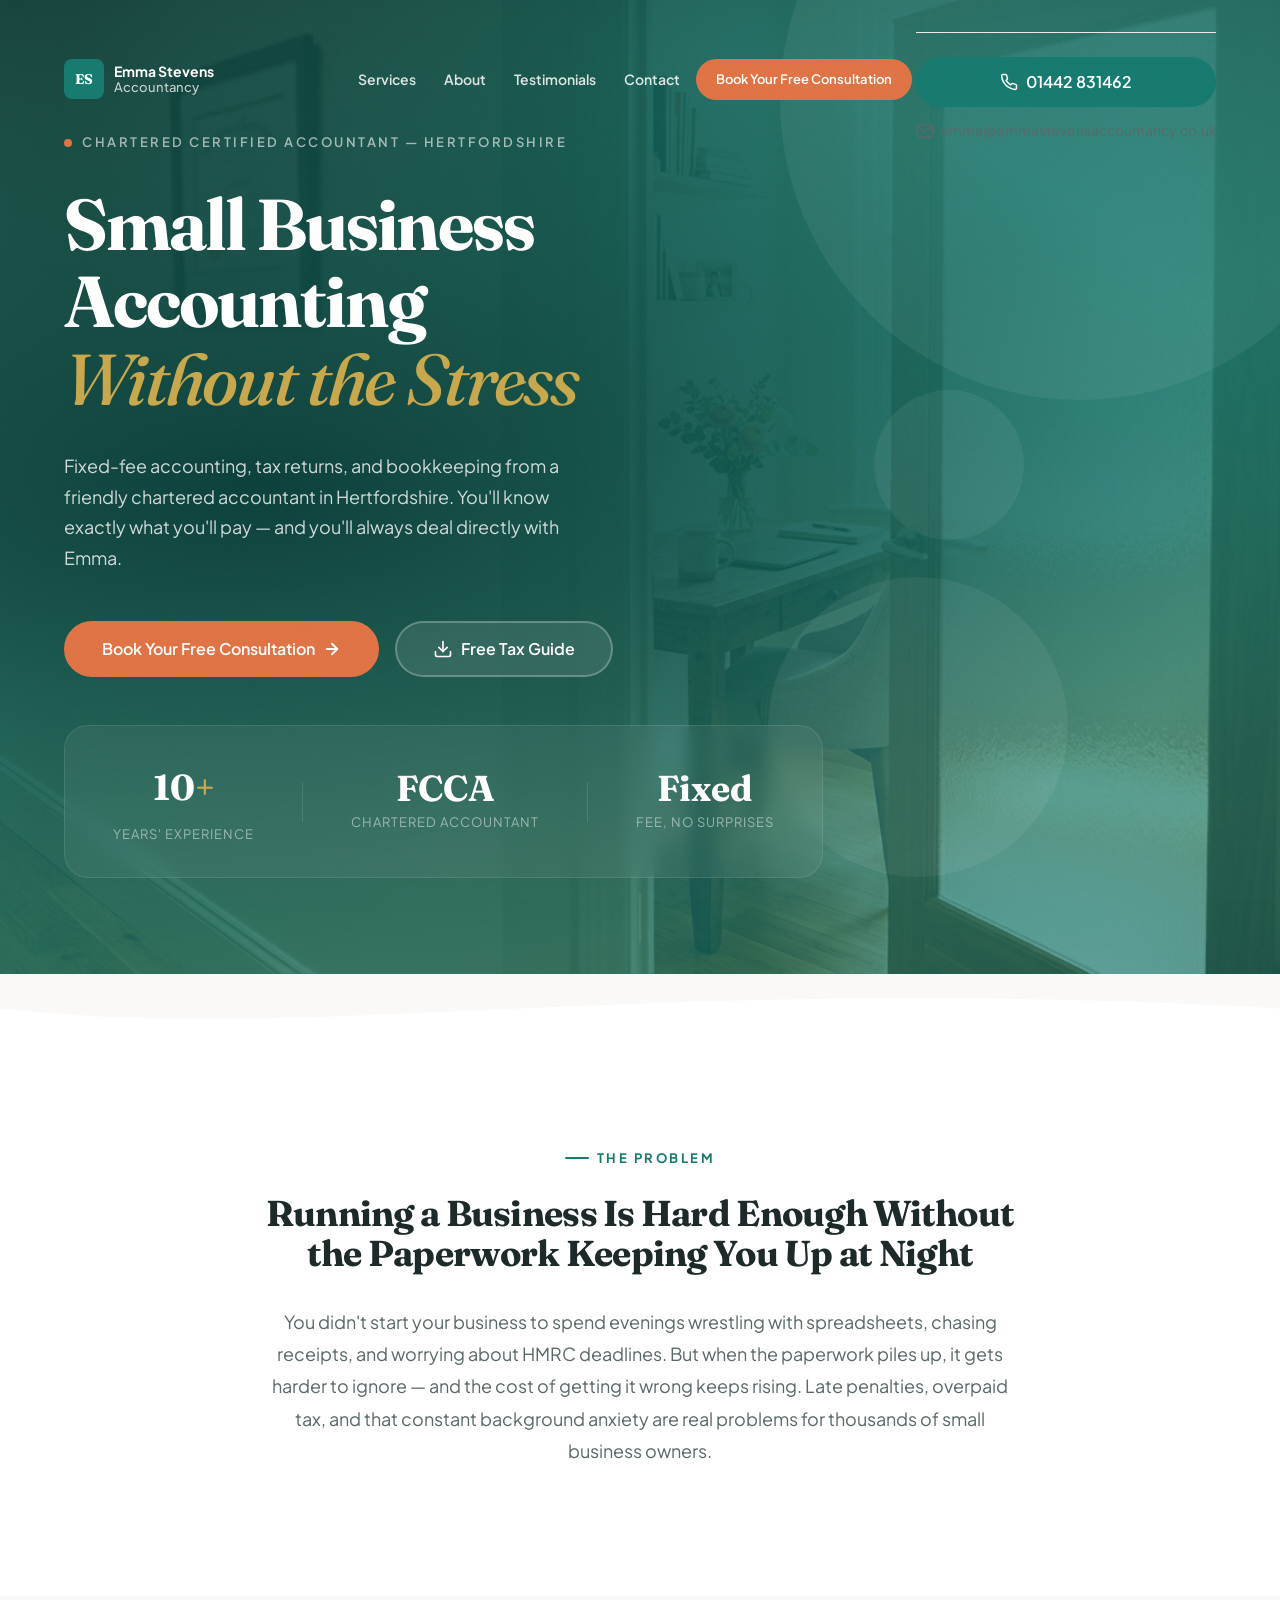
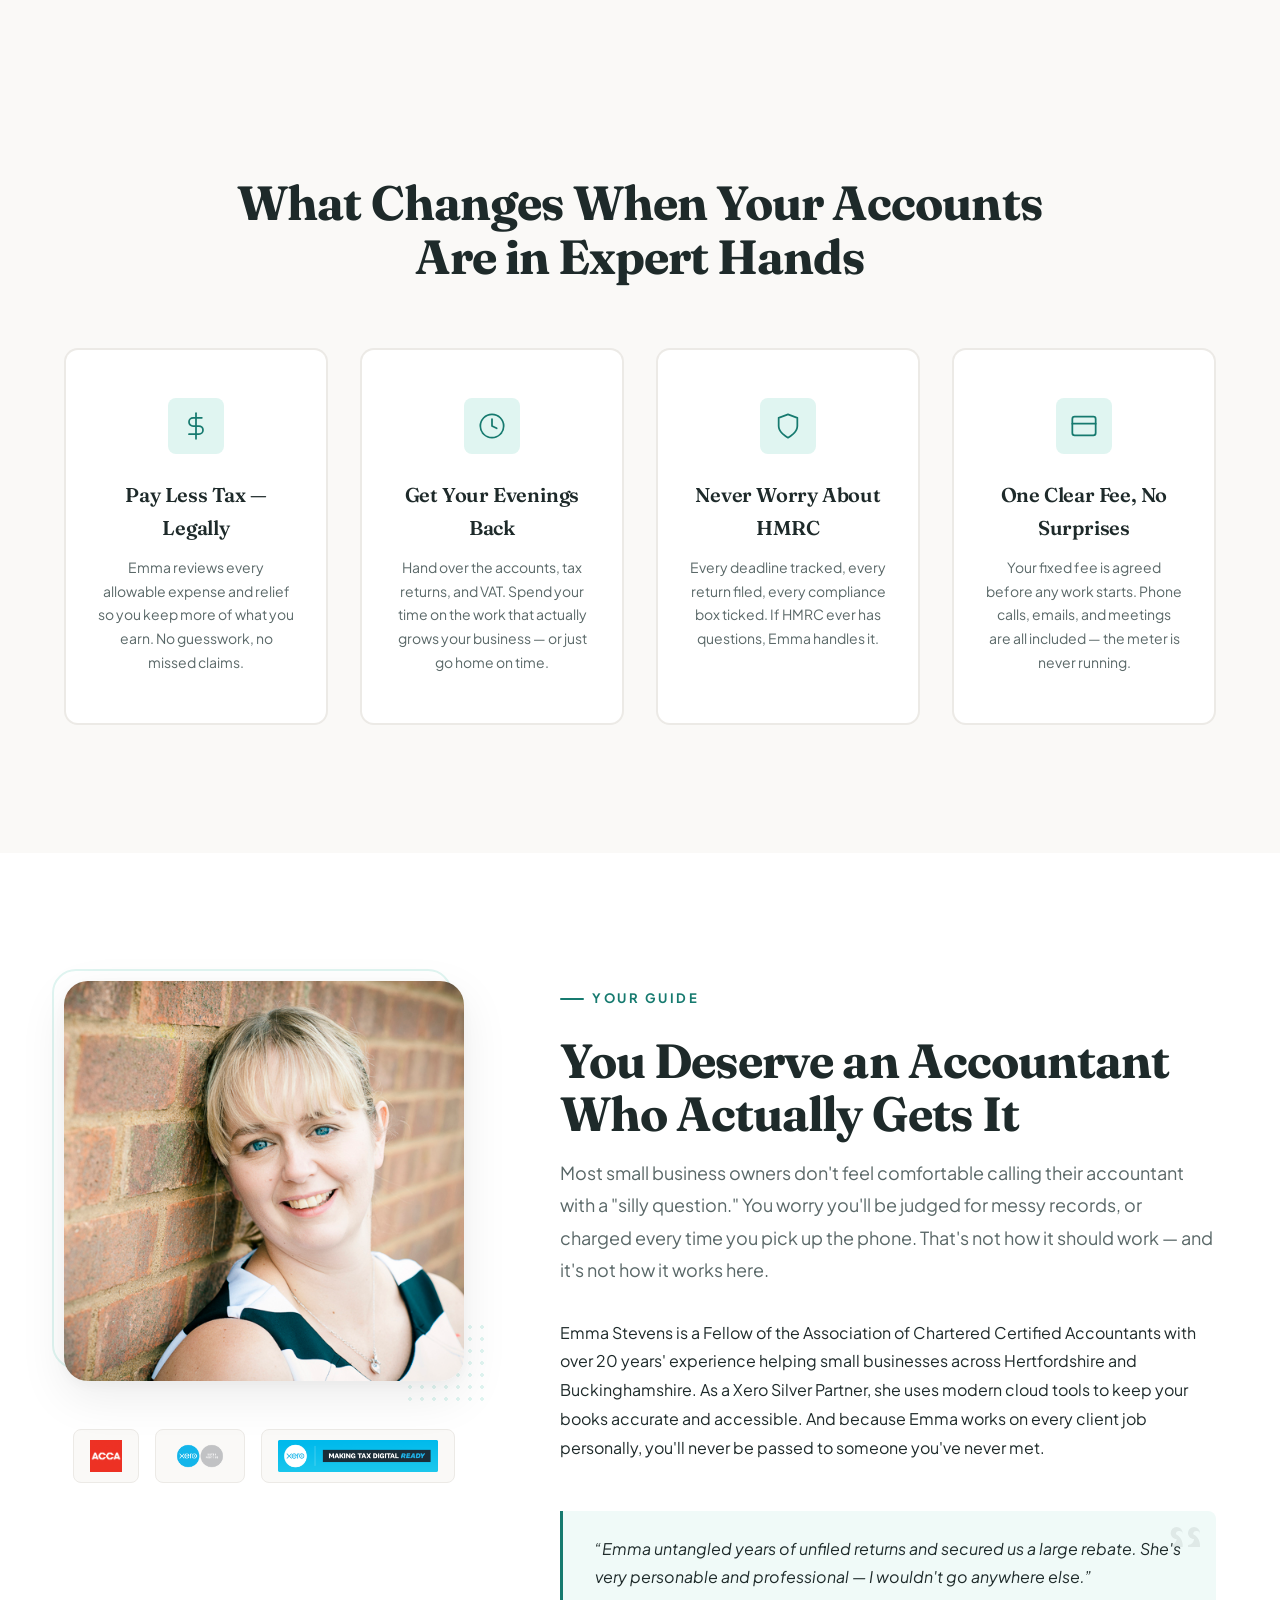
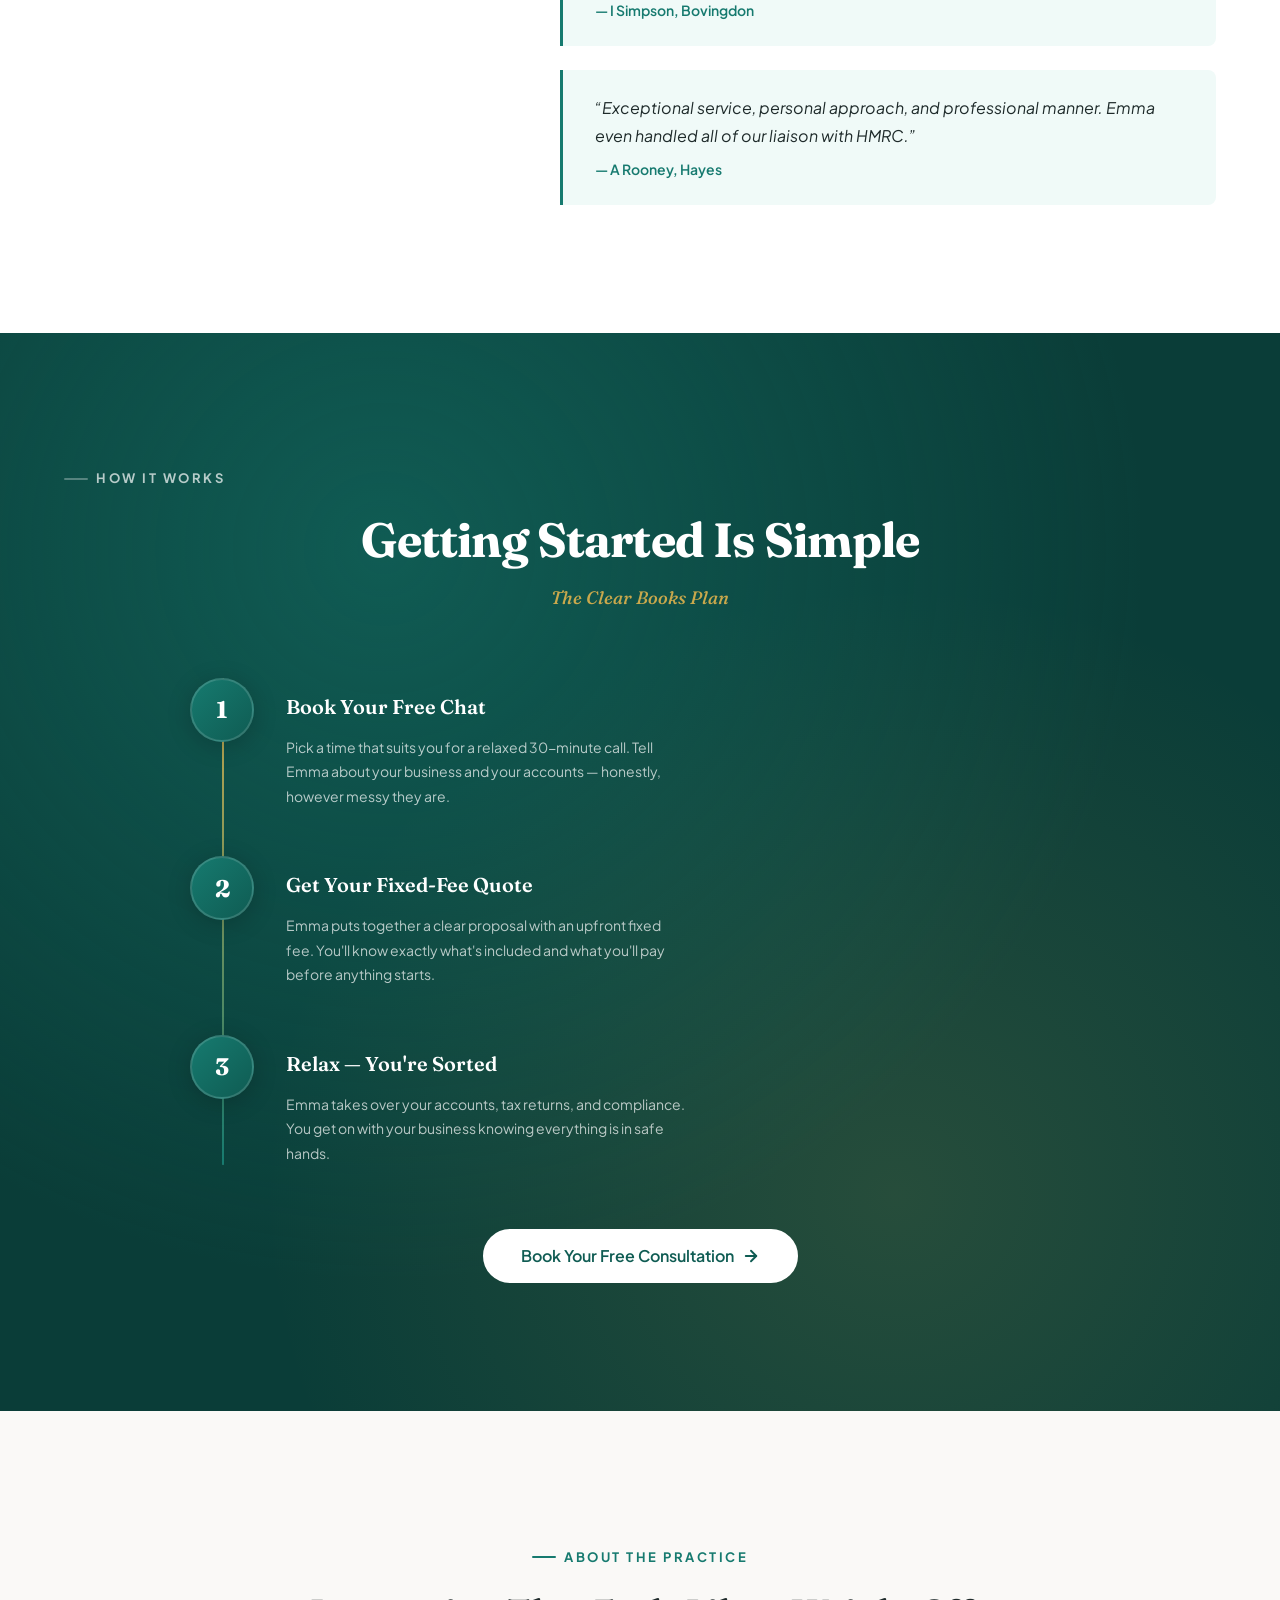
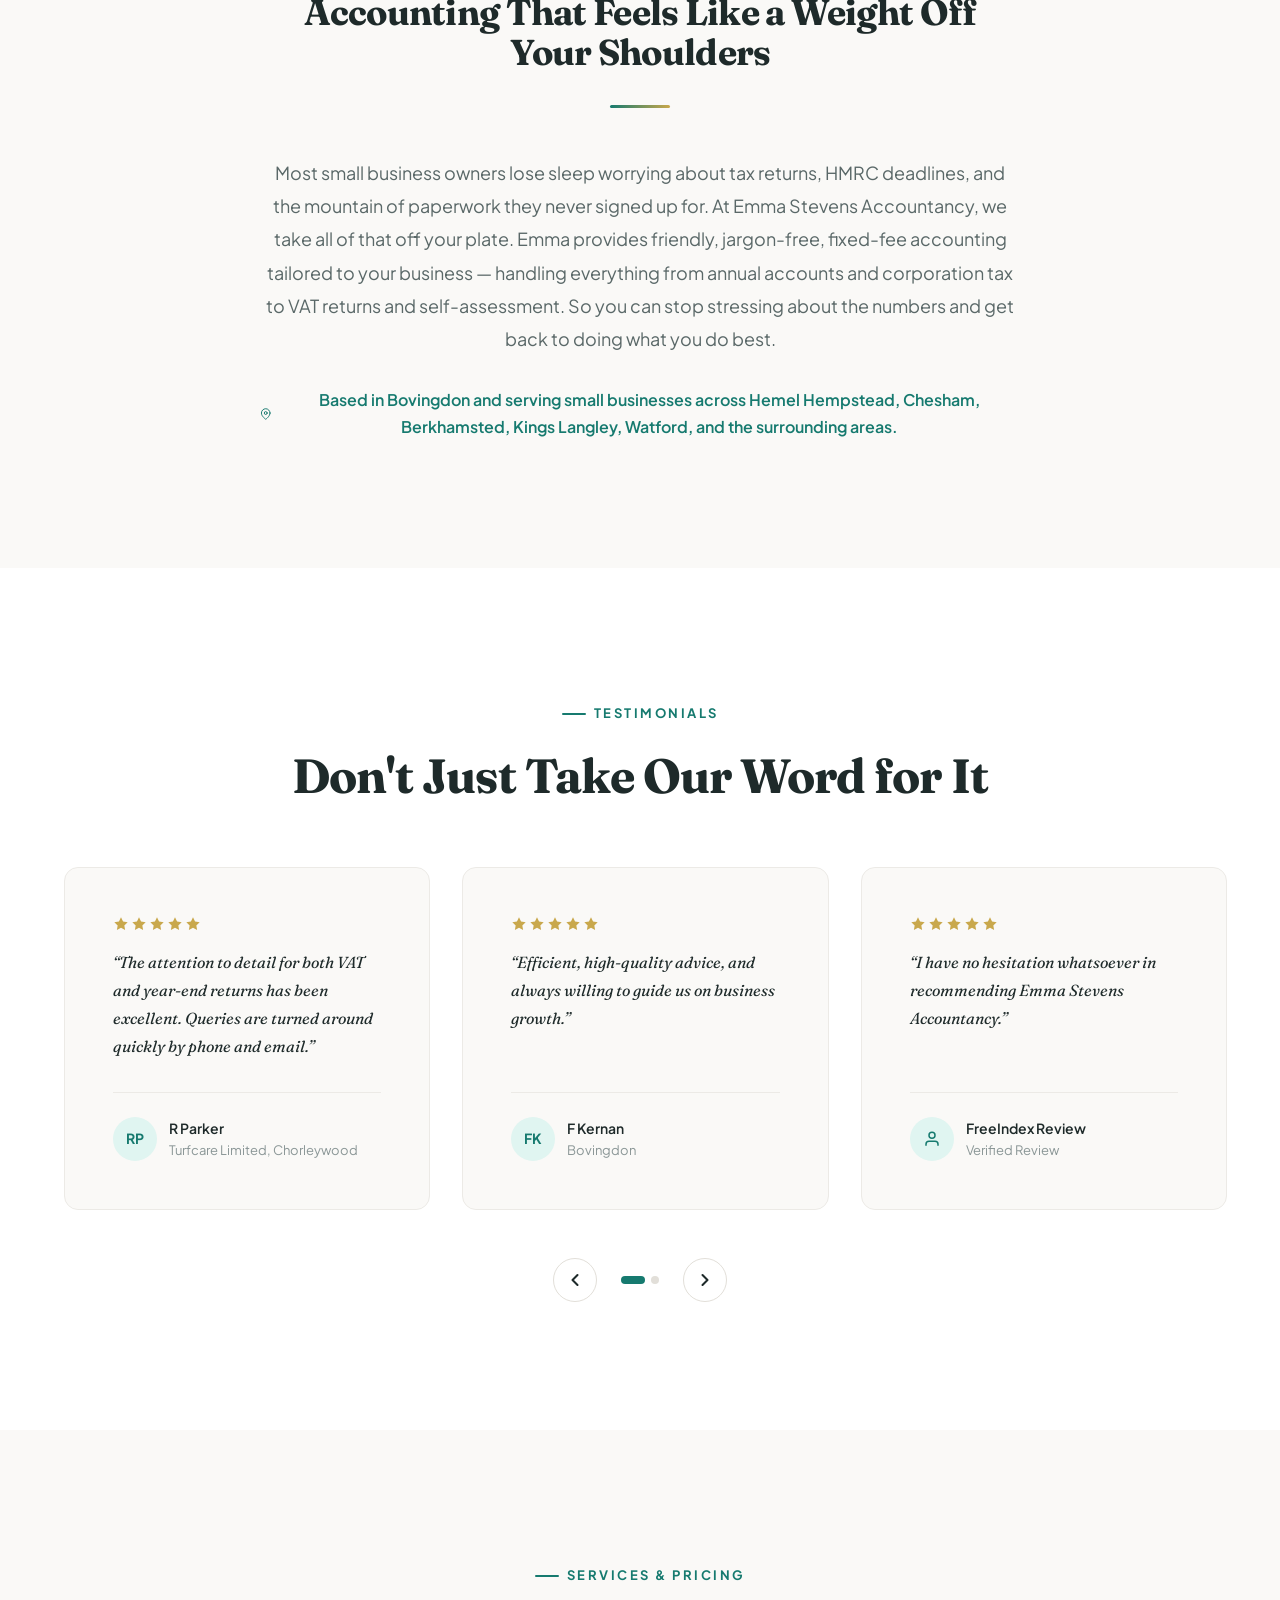
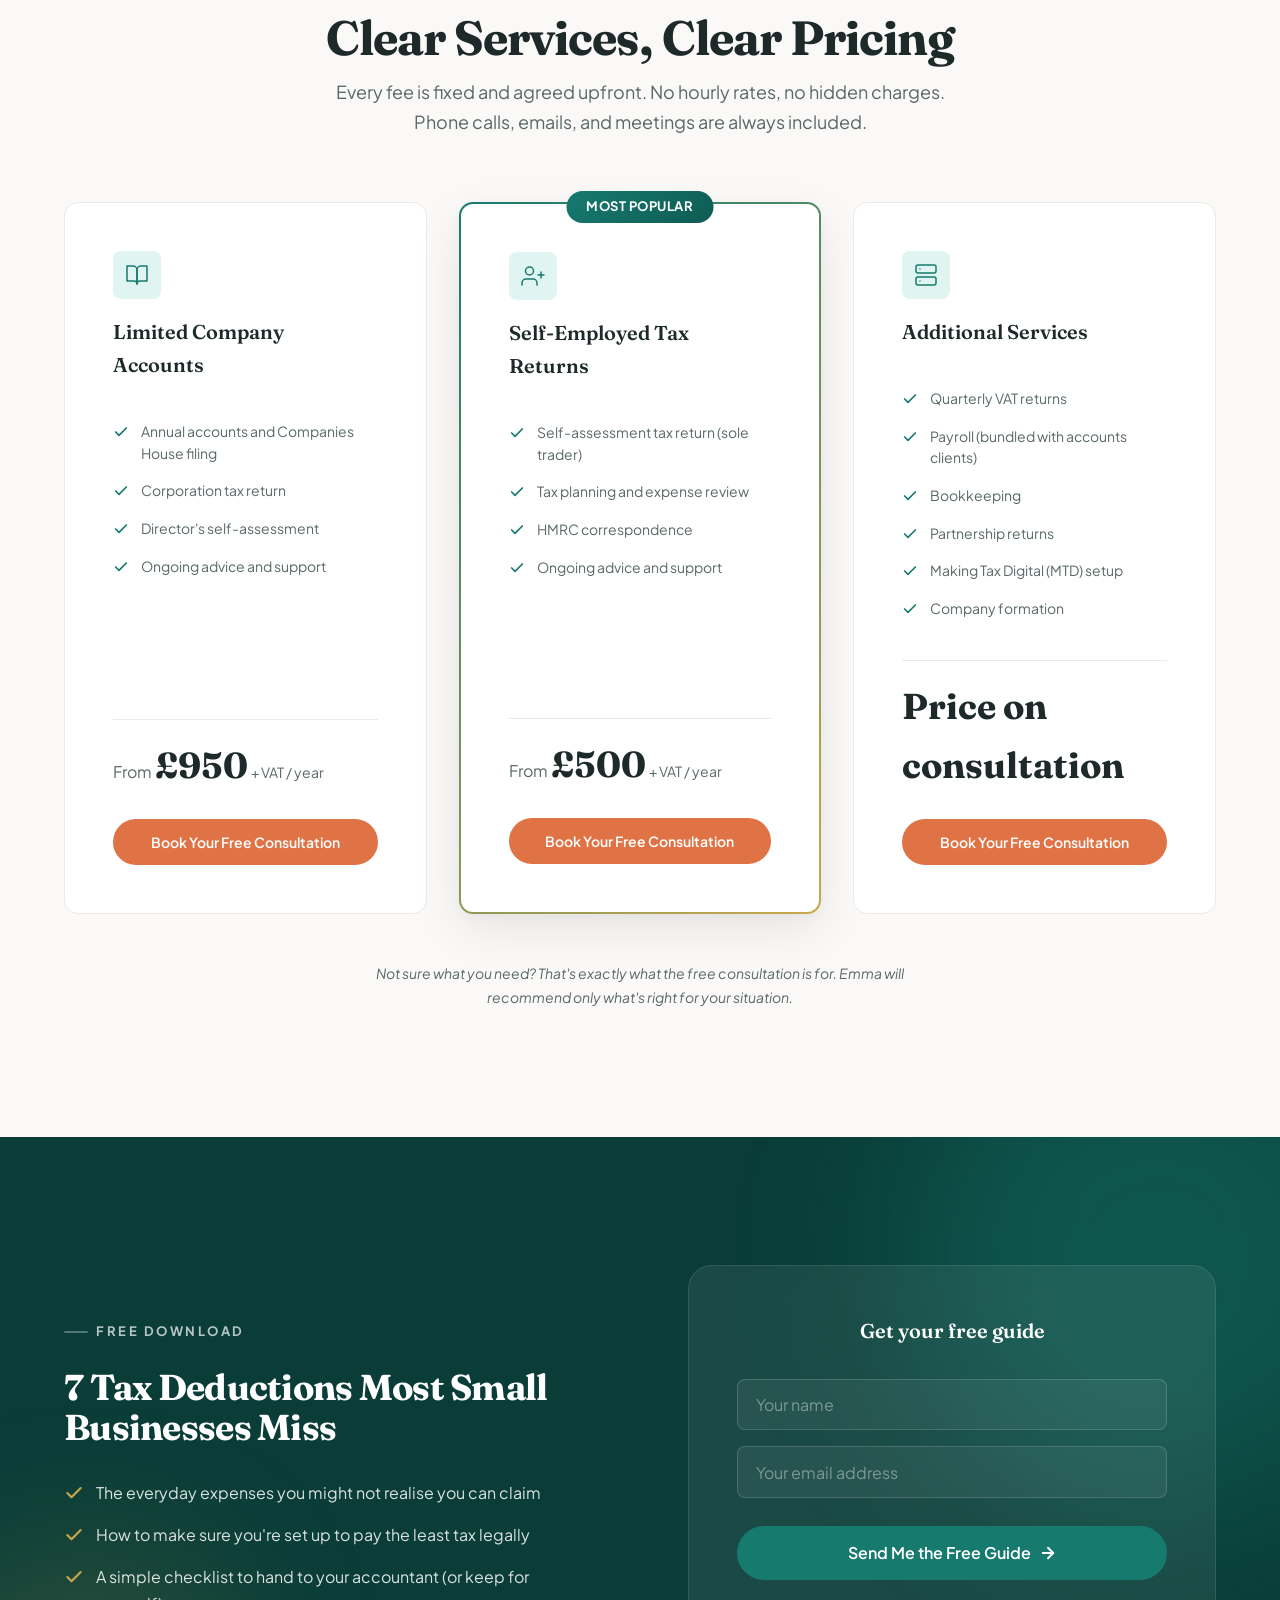
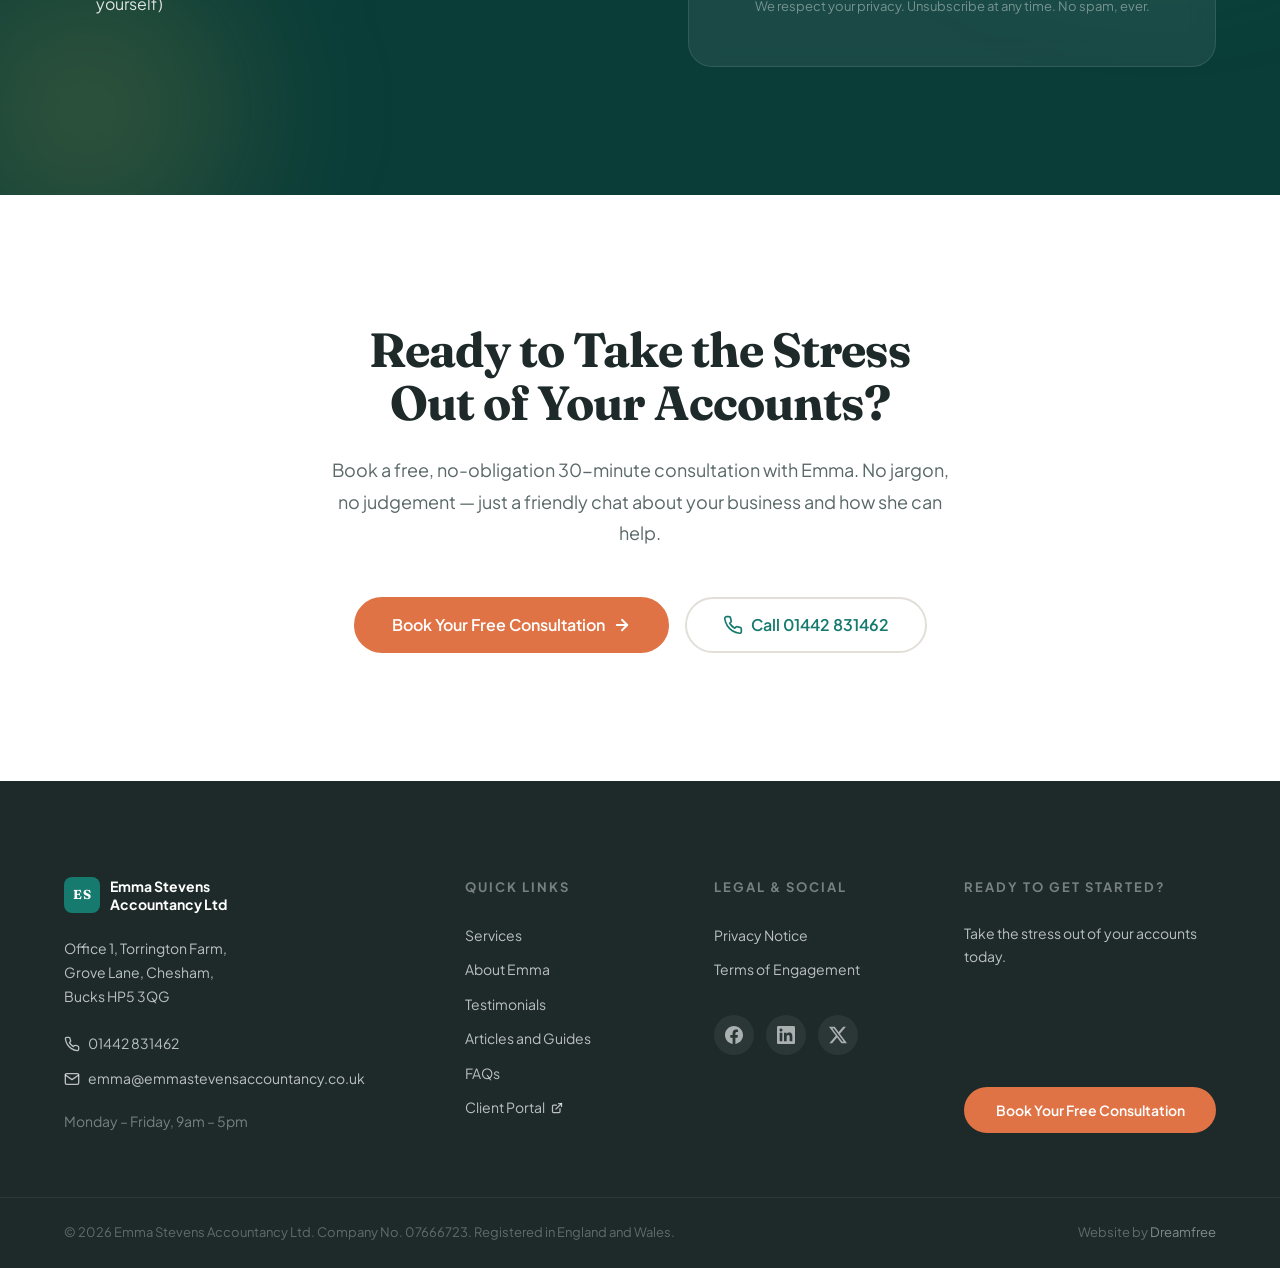
==== index.html @ e162d207 "Initial commit: Emma Stevens Accountancy demo site StoryBrand SB7 framework homepage with all 10 sec" ====
<!DOCTYPE html>
<html lang="en">
<head>
    <meta charset="UTF-8">
    <meta name="viewport" content="width=device-width, initial-scale=1.0">
    <title>Emma Stevens Accountancy | Small Business Accounting Without the Stress</title>
    <meta name="description" content="Friendly, fixed-fee accounting for small businesses in Hertfordshire. Tax returns, bookkeeping, and accounts handled by a chartered accountant you can actually talk to.">
    <link rel="preconnect" href="https://fonts.googleapis.com">
    <link rel="preconnect" href="https://fonts.gstatic.com" crossorigin>
    <link href="https://fonts.googleapis.com/css2?family=Fraunces:opsz,wght@9..144,400;9..144,500;9..144,600;9..144,700;9..144,800&family=Plus+Jakarta+Sans:wght@300;400;500;600;700;800&display=swap" rel="stylesheet">
    <link rel="stylesheet" href="styles.css">
</head>
<body>

    <!-- Page Loader -->
    <div class="loader" id="loader" aria-hidden="true">
        <div class="loader__inner">
            <div class="loader__logo">ES</div>
            <div class="loader__bar"><div class="loader__fill"></div></div>
        </div>
    </div>

    <!-- Grain overlay for texture -->
    <div class="grain" aria-hidden="true"></div>

    <!-- ========== NAVIGATION ========== -->
    <header class="nav" id="nav">
        <div class="nav__inner">
            <a href="/" class="nav__logo" aria-label="Emma Stevens Accountancy - Home">
                <span class="nav__logo-icon">ES</span>
                <span class="nav__logo-text">Emma Stevens<span class="nav__logo-sub">Accountancy</span></span>
            </a>
            <button class="nav__toggle" id="navToggle" aria-label="Open menu" aria-expanded="false">
                <span></span><span></span><span></span>
            </button>
            <nav class="nav__menu" id="navMenu" role="navigation" aria-label="Main navigation">
                <a href="#services" class="nav__link">Services</a>
                <a href="#guide" class="nav__link">About</a>
                <a href="#testimonials" class="nav__link">Testimonials</a>
                <a href="sample.html" class="nav__link">Contact</a>
                <a href="#book" class="nav__cta">Book Your Free Consultation</a>
                <div class="nav__mobile-contact">
                    <a href="tel:01442831462" class="nav__phone">
                        <svg width="18" height="18" viewBox="0 0 24 24" fill="none" stroke="currentColor" stroke-width="2" stroke-linecap="round" stroke-linejoin="round" aria-hidden="true"><path d="M22 16.92v3a2 2 0 0 1-2.18 2 19.79 19.79 0 0 1-8.63-3.07 19.5 19.5 0 0 1-6-6 19.79 19.79 0 0 1-3.07-8.67A2 2 0 0 1 4.11 2h3a2 2 0 0 1 2 1.72 12.84 12.84 0 0 0 .7 2.81 2 2 0 0 1-.45 2.11L8.09 9.91a16 16 0 0 0 6 6l1.27-1.27a2 2 0 0 1 2.11-.45 12.84 12.84 0 0 0 2.81.7A2 2 0 0 1 22 16.92z"/></svg>
                        01442 831462
                    </a>
                    <a href="mailto:emma@emmastevensaccountancy.co.uk" class="nav__email">
                        <svg width="18" height="18" viewBox="0 0 24 24" fill="none" stroke="currentColor" stroke-width="2" stroke-linecap="round" stroke-linejoin="round" aria-hidden="true"><path d="M4 4h16c1.1 0 2 .9 2 2v12c0 1.1-.9 2-2 2H4c-1.1 0-2-.9-2-2V6c0-1.1.9-2 2-2z"/><polyline points="22,6 12,13 2,6"/></svg>
                        emma@emmastevensaccountancy.co.uk
                    </a>
                </div>
            </nav>
        </div>
    </header>

    <!-- ========== SECTION 1: HERO ========== -->
    <section class="hero" id="hero">
        <div class="hero__bg">
            <img src="images/emmastevensaccountinghero.png" alt="" role="presentation" class="hero__bg-img">
            <div class="hero__overlay"></div>
        </div>
        <!-- Floating decorative shapes -->
        <div class="hero__shapes" aria-hidden="true">
            <div class="hero__shape hero__shape--1"></div>
            <div class="hero__shape hero__shape--2"></div>
            <div class="hero__shape hero__shape--3"></div>
        </div>
        <div class="hero__content container">
            <div class="hero__text">
                <div class="hero__label reveal-hero" data-delay="0">
                    <span class="hero__label-dot"></span>
                    Chartered Certified Accountant &mdash; Hertfordshire
                </div>
                <h1 class="hero__title">
                    <span class="reveal-hero" data-delay="1">Small Business</span>
                    <span class="reveal-hero" data-delay="2">Accounting</span>
                    <em class="reveal-hero" data-delay="3">Without the Stress</em>
                </h1>
                <p class="hero__subtitle reveal-hero" data-delay="4">Fixed-fee accounting, tax returns, and bookkeeping from a friendly chartered accountant in Hertfordshire. You'll know exactly what you'll pay &mdash; and you'll always deal directly with Emma.</p>
                <div class="hero__actions reveal-hero" data-delay="5">
                    <a href="#book" class="btn btn--primary btn--lg btn--glow">
                        Book Your Free Consultation
                        <svg width="18" height="18" viewBox="0 0 24 24" fill="none" stroke="currentColor" stroke-width="2.5" stroke-linecap="round" stroke-linejoin="round" aria-hidden="true"><line x1="5" y1="12" x2="19" y2="12"/><polyline points="12 5 19 12 12 19"/></svg>
                    </a>
                    <a href="tel:01442831462" class="btn btn--ghost btn--lg hero__call-btn">
                        <svg width="20" height="20" viewBox="0 0 24 24" fill="none" stroke="currentColor" stroke-width="2" stroke-linecap="round" stroke-linejoin="round" aria-hidden="true"><path d="M22 16.92v3a2 2 0 0 1-2.18 2 19.79 19.79 0 0 1-8.63-3.07 19.5 19.5 0 0 1-6-6 19.79 19.79 0 0 1-3.07-8.67A2 2 0 0 1 4.11 2h3a2 2 0 0 1 2 1.72 12.84 12.84 0 0 0 .7 2.81 2 2 0 0 1-.45 2.11L8.09 9.91a16 16 0 0 0 6 6l1.27-1.27a2 2 0 0 1 2.11-.45 12.84 12.84 0 0 0 2.81.7A2 2 0 0 1 22 16.92z"/></svg>
                        Call 01442 831462
                    </a>
                    <a href="#lead-magnet" class="btn btn--ghost btn--lg hero__guide-btn">
                        <svg width="20" height="20" viewBox="0 0 24 24" fill="none" stroke="currentColor" stroke-width="2" stroke-linecap="round" stroke-linejoin="round" aria-hidden="true"><path d="M21 15v4a2 2 0 0 1-2 2H5a2 2 0 0 1-2-2v-4"/><polyline points="7 10 12 15 17 10"/><line x1="12" y1="15" x2="12" y2="3"/></svg>
                        Free Tax Guide
                    </a>
                </div>
            </div>
            <div class="hero__stats reveal-hero" data-delay="6">
                <div class="hero__stat">
                    <span class="hero__stat-number" data-count="20">0</span><span class="hero__stat-suffix">+</span>
                    <span class="hero__stat-label">Years' Experience</span>
                </div>
                <div class="hero__stat-divider"></div>
                <div class="hero__stat">
                    <span class="hero__stat-word">FCCA</span>
                    <span class="hero__stat-label">Chartered Accountant</span>
                </div>
                <div class="hero__stat-divider"></div>
                <div class="hero__stat">
                    <span class="hero__stat-word">Fixed</span>
                    <span class="hero__stat-label">Fee, No Surprises</span>
                </div>
            </div>
        </div>
        <div class="hero__scroll" aria-hidden="true">
            <div class="hero__scroll-line"></div>
        </div>
    </section>

    <!-- Wave divider -->
    <div class="wave wave--1" aria-hidden="true">
        <svg viewBox="0 0 1440 80" preserveAspectRatio="none"><path d="M0,40 C360,80 720,0 1440,40 L1440,80 L0,80 Z" fill="currentColor"/></svg>
    </div>

    <!-- ========== SECTION 2: STAKES ========== -->
    <section class="stakes" id="stakes">
        <div class="container">
            <div class="stakes__inner reveal">
                <span class="section-tag">The Problem</span>
                <h2 class="stakes__title">Running a Business Is Hard Enough Without the Paperwork Keeping You Up at Night</h2>
                <p class="stakes__text">You didn't start your business to spend evenings wrestling with spreadsheets, chasing receipts, and worrying about HMRC deadlines. But when the paperwork piles up, it gets harder to ignore &mdash; and the cost of getting it wrong keeps rising. Late penalties, overpaid tax, and that constant background anxiety are real problems for thousands of small business owners.</p>
            </div>
        </div>
    </section>

    <!-- ========== SECTION 3: VALUE PROPOSITION ========== -->
    <section class="benefits" id="benefits">
        <div class="container">
            <span class="section-tag reveal">The Difference</span>
            <h2 class="section-title reveal">What Changes When Your Accounts<br>Are in Expert Hands</h2>
            <div class="benefits__grid">
                <div class="benefits__card reveal">
                    <div class="benefits__card-glow" aria-hidden="true"></div>
                    <div class="benefits__card-inner">
                        <div class="benefits__card-icon">
                            <svg width="28" height="28" viewBox="0 0 24 24" fill="none" stroke="currentColor" stroke-width="1.5" stroke-linecap="round" stroke-linejoin="round"><line x1="12" y1="1" x2="12" y2="23"/><path d="M17 5H9.5a3.5 3.5 0 0 0 0 7h5a3.5 3.5 0 0 1 0 7H6"/></svg>
                        </div>
                        <h3 class="benefits__card-title">Pay Less Tax &mdash; Legally</h3>
                        <p class="benefits__card-text">Emma reviews every allowable expense and relief so you keep more of what you earn. No guesswork, no missed claims.</p>
                    </div>
                </div>
                <div class="benefits__card reveal">
                    <div class="benefits__card-glow" aria-hidden="true"></div>
                    <div class="benefits__card-inner">
                        <div class="benefits__card-icon">
                            <svg width="28" height="28" viewBox="0 0 24 24" fill="none" stroke="currentColor" stroke-width="1.5" stroke-linecap="round" stroke-linejoin="round"><circle cx="12" cy="12" r="10"/><polyline points="12 6 12 12 16 14"/></svg>
                        </div>
                        <h3 class="benefits__card-title">Get Your Evenings Back</h3>
                        <p class="benefits__card-text">Hand over the accounts, tax returns, and VAT. Spend your time on the work that actually grows your business &mdash; or just go home on time.</p>
                    </div>
                </div>
                <div class="benefits__card reveal">
                    <div class="benefits__card-glow" aria-hidden="true"></div>
                    <div class="benefits__card-inner">
                        <div class="benefits__card-icon">
                            <svg width="28" height="28" viewBox="0 0 24 24" fill="none" stroke="currentColor" stroke-width="1.5" stroke-linecap="round" stroke-linejoin="round"><path d="M12 22s8-4 8-10V5l-8-3-8 3v7c0 6 8 10 8 10z"/></svg>
                        </div>
                        <h3 class="benefits__card-title">Never Worry About HMRC</h3>
                        <p class="benefits__card-text">Every deadline tracked, every return filed, every compliance box ticked. If HMRC ever has questions, Emma handles it.</p>
                    </div>
                </div>
                <div class="benefits__card reveal">
                    <div class="benefits__card-glow" aria-hidden="true"></div>
                    <div class="benefits__card-inner">
                        <div class="benefits__card-icon">
                            <svg width="28" height="28" viewBox="0 0 24 24" fill="none" stroke="currentColor" stroke-width="1.5" stroke-linecap="round" stroke-linejoin="round"><rect x="2" y="4" width="20" height="16" rx="2"/><path d="M2 10h20"/></svg>
                        </div>
                        <h3 class="benefits__card-title">One Clear Fee, No Surprises</h3>
                        <p class="benefits__card-text">Your fixed fee is agreed before any work starts. Phone calls, emails, and meetings are all included &mdash; the meter is never running.</p>
                    </div>
                </div>
            </div>
        </div>
    </section>

    <!-- ========== SECTION 4: GUIDE ========== -->
    <section class="guide" id="guide">
        <div class="container">
            <div class="guide__layout">
                <div class="guide__image-col reveal">
                    <div class="guide__image-frame">
                        <div class="guide__image-accent" aria-hidden="true"></div>
                        <div class="guide__image-wrapper">
                            <img src="images/emma-headshot-square-homepage.jpg" alt="Emma Stevens, Fellow of the Association of Chartered Certified Accountants" class="guide__photo" width="400" height="400" loading="lazy">
                        </div>
                        <div class="guide__image-dots" aria-hidden="true"></div>
                    </div>
                    <div class="guide__badges">
                        <div class="guide__badge-item">
                            <img src="images/acca-logo.jpg" alt="ACCA - Association of Chartered Certified Accountants" class="guide__badge" loading="lazy">
                        </div>
                        <div class="guide__badge-item">
                            <img src="images/xero-silver-partner-badge.png" alt="Xero Silver Partner" class="guide__badge" loading="lazy">
                        </div>
                        <div class="guide__badge-item">
                            <img src="images/xero-mtd-ready-badge.png" alt="Xero Making Tax Digital Ready" class="guide__badge" loading="lazy">
                        </div>
                    </div>
                </div>
                <div class="guide__text-col">
                    <span class="section-tag reveal">Your Guide</span>
                    <h2 class="section-title section-title--left reveal">You Deserve an Accountant Who Actually Gets It</h2>
                    <p class="guide__empathy reveal">Most small business owners don't feel comfortable calling their accountant with a "silly question." You worry you'll be judged for messy records, or charged every time you pick up the phone. That's not how it should work &mdash; and it's not how it works here.</p>
                    <p class="guide__authority reveal">Emma Stevens is a Fellow of the Association of Chartered Certified Accountants with over 20 years' experience helping small businesses across Hertfordshire and Buckinghamshire. As a Xero Silver Partner, she uses modern cloud tools to keep your books accurate and accessible. And because Emma works on every client job personally, you'll never be passed to someone you've never met.</p>
                    <div class="guide__quotes reveal">
                        <blockquote class="guide__quote">
                            <svg class="guide__quote-icon" width="32" height="32" viewBox="0 0 24 24" fill="currentColor" aria-hidden="true"><path d="M11 7.5a4.5 4.5 0 0 0-9 0c0 2.485 2.015 4.5 4.5 4.5A4.49 4.49 0 0 1 2 16.5V18h9v-1.5c0-3.59-2.11-6.69-5.14-8.13A2.488 2.488 0 0 1 8.5 6 2.5 2.5 0 0 1 11 8.5V7.5zm13 0a4.5 4.5 0 0 0-9 0c0 2.485 2.015 4.5 4.5 4.5A4.49 4.49 0 0 1 15 16.5V18h9v-1.5c0-3.59-2.11-6.69-5.14-8.13A2.488 2.488 0 0 1 21.5 6 2.5 2.5 0 0 1 24 8.5V7.5z" opacity="0.08"/></svg>
                            <p>&ldquo;Emma untangled years of unfiled returns and secured us a large rebate. She's very personable and professional &mdash; I wouldn't go anywhere else.&rdquo;</p>
                            <footer>&mdash; I Simpson, Bovingdon</footer>
                        </blockquote>
                        <blockquote class="guide__quote">
                            <p>&ldquo;Exceptional service, personal approach, and professional manner. Emma even handled all of our liaison with HMRC.&rdquo;</p>
                            <footer>&mdash; A Rooney, Hayes</footer>
                        </blockquote>
                    </div>
                </div>
            </div>
        </div>
    </section>

    <!-- ========== SECTION 5: 3-STEP PLAN ========== -->
    <section class="plan" id="plan">
        <div class="plan__bg" aria-hidden="true"></div>
        <div class="container">
            <span class="section-tag section-tag--light reveal">How It Works</span>
            <h2 class="section-title reveal">Getting Started Is Simple</h2>
            <p class="section-subtitle reveal">The Clear Books Plan</p>
            <div class="plan__track">
                <div class="plan__line" aria-hidden="true">
                    <div class="plan__line-fill" id="planLine"></div>
                </div>
                <div class="plan__steps">
                    <div class="plan__step reveal">
                        <div class="plan__step-marker">
                            <div class="plan__step-number">1</div>
                        </div>
                        <div class="plan__step-content">
                            <h3 class="plan__step-title">Book Your Free Chat</h3>
                            <p class="plan__step-text">Pick a time that suits you for a relaxed 30-minute call. Tell Emma about your business and your accounts &mdash; honestly, however messy they are.</p>
                        </div>
                    </div>
                    <div class="plan__step reveal">
                        <div class="plan__step-marker">
                            <div class="plan__step-number">2</div>
                        </div>
                        <div class="plan__step-content">
                            <h3 class="plan__step-title">Get Your Fixed-Fee Quote</h3>
                            <p class="plan__step-text">Emma puts together a clear proposal with an upfront fixed fee. You'll know exactly what's included and what you'll pay before anything starts.</p>
                        </div>
                    </div>
                    <div class="plan__step reveal">
                        <div class="plan__step-marker">
                            <div class="plan__step-number">3</div>
                        </div>
                        <div class="plan__step-content">
                            <h3 class="plan__step-title">Relax &mdash; You're Sorted</h3>
                            <p class="plan__step-text">Emma takes over your accounts, tax returns, and compliance. You get on with your business knowing everything is in safe hands.</p>
                        </div>
                    </div>
                </div>
            </div>
            <div class="plan__cta reveal">
                <a href="#book" class="btn btn--white btn--lg">
                    Book Your Free Consultation
                    <svg width="18" height="18" viewBox="0 0 24 24" fill="none" stroke="currentColor" stroke-width="2.5" stroke-linecap="round" stroke-linejoin="round" aria-hidden="true"><line x1="5" y1="12" x2="19" y2="12"/><polyline points="12 5 19 12 12 19"/></svg>
                </a>
            </div>
        </div>
    </section>

    <!-- ========== SECTION 6: EXPLANATORY PARAGRAPH ========== -->
    <section class="explainer" id="explainer">
        <div class="container">
            <div class="explainer__inner reveal">
                <span class="section-tag">About the Practice</span>
                <h2 class="explainer__title">Accounting That Feels Like a Weight Off Your Shoulders</h2>
                <div class="explainer__divider" aria-hidden="true"></div>
                <p class="explainer__text">Most small business owners lose sleep worrying about tax returns, HMRC deadlines, and the mountain of paperwork they never signed up for. At Emma Stevens Accountancy, we take all of that off your plate. Emma provides friendly, jargon-free, fixed-fee accounting tailored to your business &mdash; handling everything from annual accounts and corporation tax to VAT returns and self-assessment. So you can stop stressing about the numbers and get back to doing what you do best.</p>
                <p class="explainer__location">
                    <svg width="18" height="18" viewBox="0 0 24 24" fill="none" stroke="currentColor" stroke-width="2" stroke-linecap="round" stroke-linejoin="round" aria-hidden="true"><path d="M21 10c0 7-9 13-9 13s-9-6-9-13a9 9 0 0 1 18 0z"/><circle cx="12" cy="10" r="3"/></svg>
                    Based in Bovingdon and serving small businesses across Hemel Hempstead, Chesham, Berkhamsted, Kings Langley, Watford, and the surrounding areas.
                </p>
            </div>
        </div>
    </section>

    <!-- ========== SECTION 7: TESTIMONIALS ========== -->
    <section class="testimonials" id="testimonials">
        <div class="container">
            <span class="section-tag reveal">Testimonials</span>
            <h2 class="section-title reveal">Don't Just Take Our Word for It</h2>
            <div class="testimonials__carousel" id="testimonialCarousel">
                <div class="testimonials__track" id="testimonialTrack">
                    <div class="testimonials__card">
                        <div class="testimonials__stars" aria-label="5 out of 5 stars">
                            <svg width="16" height="16" viewBox="0 0 24 24" fill="currentColor" aria-hidden="true"><polygon points="12 2 15.09 8.26 22 9.27 17 14.14 18.18 21.02 12 17.77 5.82 21.02 7 14.14 2 9.27 8.91 8.26 12 2"/></svg>
                            <svg width="16" height="16" viewBox="0 0 24 24" fill="currentColor" aria-hidden="true"><polygon points="12 2 15.09 8.26 22 9.27 17 14.14 18.18 21.02 12 17.77 5.82 21.02 7 14.14 2 9.27 8.91 8.26 12 2"/></svg>
                            <svg width="16" height="16" viewBox="0 0 24 24" fill="currentColor" aria-hidden="true"><polygon points="12 2 15.09 8.26 22 9.27 17 14.14 18.18 21.02 12 17.77 5.82 21.02 7 14.14 2 9.27 8.91 8.26 12 2"/></svg>
                            <svg width="16" height="16" viewBox="0 0 24 24" fill="currentColor" aria-hidden="true"><polygon points="12 2 15.09 8.26 22 9.27 17 14.14 18.18 21.02 12 17.77 5.82 21.02 7 14.14 2 9.27 8.91 8.26 12 2"/></svg>
                            <svg width="16" height="16" viewBox="0 0 24 24" fill="currentColor" aria-hidden="true"><polygon points="12 2 15.09 8.26 22 9.27 17 14.14 18.18 21.02 12 17.77 5.82 21.02 7 14.14 2 9.27 8.91 8.26 12 2"/></svg>
                        </div>
                        <blockquote class="testimonials__quote">&ldquo;The attention to detail for both VAT and year-end returns has been excellent. Queries are turned around quickly by phone and email.&rdquo;</blockquote>
                        <div class="testimonials__author">
                            <div class="testimonials__avatar">RP</div>
                            <div><div class="testimonials__name">R Parker</div><div class="testimonials__company">Turfcare Limited, Chorleywood</div></div>
                        </div>
                    </div>
                    <div class="testimonials__card">
                        <div class="testimonials__stars" aria-label="5 out of 5 stars">
                            <svg width="16" height="16" viewBox="0 0 24 24" fill="currentColor" aria-hidden="true"><polygon points="12 2 15.09 8.26 22 9.27 17 14.14 18.18 21.02 12 17.77 5.82 21.02 7 14.14 2 9.27 8.91 8.26 12 2"/></svg>
                            <svg width="16" height="16" viewBox="0 0 24 24" fill="currentColor" aria-hidden="true"><polygon points="12 2 15.09 8.26 22 9.27 17 14.14 18.18 21.02 12 17.77 5.82 21.02 7 14.14 2 9.27 8.91 8.26 12 2"/></svg>
                            <svg width="16" height="16" viewBox="0 0 24 24" fill="currentColor" aria-hidden="true"><polygon points="12 2 15.09 8.26 22 9.27 17 14.14 18.18 21.02 12 17.77 5.82 21.02 7 14.14 2 9.27 8.91 8.26 12 2"/></svg>
                            <svg width="16" height="16" viewBox="0 0 24 24" fill="currentColor" aria-hidden="true"><polygon points="12 2 15.09 8.26 22 9.27 17 14.14 18.18 21.02 12 17.77 5.82 21.02 7 14.14 2 9.27 8.91 8.26 12 2"/></svg>
                            <svg width="16" height="16" viewBox="0 0 24 24" fill="currentColor" aria-hidden="true"><polygon points="12 2 15.09 8.26 22 9.27 17 14.14 18.18 21.02 12 17.77 5.82 21.02 7 14.14 2 9.27 8.91 8.26 12 2"/></svg>
                        </div>
                        <blockquote class="testimonials__quote">&ldquo;Efficient, high-quality advice, and always willing to guide us on business growth.&rdquo;</blockquote>
                        <div class="testimonials__author">
                            <div class="testimonials__avatar">FK</div>
                            <div><div class="testimonials__name">F Kernan</div><div class="testimonials__company">Bovingdon</div></div>
                        </div>
                    </div>
                    <div class="testimonials__card">
                        <div class="testimonials__stars" aria-label="5 out of 5 stars">
                            <svg width="16" height="16" viewBox="0 0 24 24" fill="currentColor" aria-hidden="true"><polygon points="12 2 15.09 8.26 22 9.27 17 14.14 18.18 21.02 12 17.77 5.82 21.02 7 14.14 2 9.27 8.91 8.26 12 2"/></svg>
                            <svg width="16" height="16" viewBox="0 0 24 24" fill="currentColor" aria-hidden="true"><polygon points="12 2 15.09 8.26 22 9.27 17 14.14 18.18 21.02 12 17.77 5.82 21.02 7 14.14 2 9.27 8.91 8.26 12 2"/></svg>
                            <svg width="16" height="16" viewBox="0 0 24 24" fill="currentColor" aria-hidden="true"><polygon points="12 2 15.09 8.26 22 9.27 17 14.14 18.18 21.02 12 17.77 5.82 21.02 7 14.14 2 9.27 8.91 8.26 12 2"/></svg>
                            <svg width="16" height="16" viewBox="0 0 24 24" fill="currentColor" aria-hidden="true"><polygon points="12 2 15.09 8.26 22 9.27 17 14.14 18.18 21.02 12 17.77 5.82 21.02 7 14.14 2 9.27 8.91 8.26 12 2"/></svg>
                            <svg width="16" height="16" viewBox="0 0 24 24" fill="currentColor" aria-hidden="true"><polygon points="12 2 15.09 8.26 22 9.27 17 14.14 18.18 21.02 12 17.77 5.82 21.02 7 14.14 2 9.27 8.91 8.26 12 2"/></svg>
                        </div>
                        <blockquote class="testimonials__quote">&ldquo;I have no hesitation whatsoever in recommending Emma Stevens Accountancy.&rdquo;</blockquote>
                        <div class="testimonials__author">
                            <div class="testimonials__avatar">
                                <svg width="18" height="18" viewBox="0 0 24 24" fill="none" stroke="currentColor" stroke-width="2"><path d="M20 21v-2a4 4 0 0 0-4-4H8a4 4 0 0 0-4 4v2"/><circle cx="12" cy="7" r="4"/></svg>
                            </div>
                            <div><div class="testimonials__name">FreeIndex Review</div><div class="testimonials__company">Verified Review</div></div>
                        </div>
                    </div>
                    <div class="testimonials__card">
                        <div class="testimonials__stars" aria-label="5 out of 5 stars">
                            <svg width="16" height="16" viewBox="0 0 24 24" fill="currentColor" aria-hidden="true"><polygon points="12 2 15.09 8.26 22 9.27 17 14.14 18.18 21.02 12 17.77 5.82 21.02 7 14.14 2 9.27 8.91 8.26 12 2"/></svg>
                            <svg width="16" height="16" viewBox="0 0 24 24" fill="currentColor" aria-hidden="true"><polygon points="12 2 15.09 8.26 22 9.27 17 14.14 18.18 21.02 12 17.77 5.82 21.02 7 14.14 2 9.27 8.91 8.26 12 2"/></svg>
                            <svg width="16" height="16" viewBox="0 0 24 24" fill="currentColor" aria-hidden="true"><polygon points="12 2 15.09 8.26 22 9.27 17 14.14 18.18 21.02 12 17.77 5.82 21.02 7 14.14 2 9.27 8.91 8.26 12 2"/></svg>
                            <svg width="16" height="16" viewBox="0 0 24 24" fill="currentColor" aria-hidden="true"><polygon points="12 2 15.09 8.26 22 9.27 17 14.14 18.18 21.02 12 17.77 5.82 21.02 7 14.14 2 9.27 8.91 8.26 12 2"/></svg>
                            <svg width="16" height="16" viewBox="0 0 24 24" fill="currentColor" aria-hidden="true"><polygon points="12 2 15.09 8.26 22 9.27 17 14.14 18.18 21.02 12 17.77 5.82 21.02 7 14.14 2 9.27 8.91 8.26 12 2"/></svg>
                        </div>
                        <blockquote class="testimonials__quote">&ldquo;Can highly recommend Emma Stevens Accountancy. She goes above and beyond.&rdquo;</blockquote>
                        <div class="testimonials__author">
                            <div class="testimonials__avatar">DN</div>
                            <div><div class="testimonials__name">Dawn Norman</div><div class="testimonials__company">Client</div></div>
                        </div>
                    </div>
                </div>
            </div>
            <div class="testimonials__nav" aria-label="Testimonial navigation">
                <button class="testimonials__btn testimonials__btn--prev" id="testimonialPrev" aria-label="Previous testimonial">
                    <svg width="20" height="20" viewBox="0 0 24 24" fill="none" stroke="currentColor" stroke-width="2.5" stroke-linecap="round" stroke-linejoin="round"><polyline points="15 18 9 12 15 6"/></svg>
                </button>
                <div class="testimonials__dots" id="testimonialDots"></div>
                <button class="testimonials__btn testimonials__btn--next" id="testimonialNext" aria-label="Next testimonial">
                    <svg width="20" height="20" viewBox="0 0 24 24" fill="none" stroke="currentColor" stroke-width="2.5" stroke-linecap="round" stroke-linejoin="round"><polyline points="9 18 15 12 9 6"/></svg>
                </button>
            </div>
        </div>
    </section>

    <!-- ========== SECTION 8: SERVICES & PRICING ========== -->
    <section class="pricing" id="services">
        <div class="container">
            <span class="section-tag reveal">Services & Pricing</span>
            <h2 class="section-title reveal">Clear Services, Clear Pricing</h2>
            <p class="section-subtitle reveal">Every fee is fixed and agreed upfront. No hourly rates, no hidden charges. Phone calls, emails, and meetings are always included.</p>
            <div class="pricing__grid">
                <div class="pricing__card reveal">
                    <div class="pricing__card-header">
                        <div class="pricing__card-icon">
                            <svg width="24" height="24" viewBox="0 0 24 24" fill="none" stroke="currentColor" stroke-width="1.5" stroke-linecap="round" stroke-linejoin="round"><path d="M2 3h6a4 4 0 0 1 4 4v14a3 3 0 0 0-3-3H2z"/><path d="M22 3h-6a4 4 0 0 0-4 4v14a3 3 0 0 1 3-3h7z"/></svg>
                        </div>
                        <h3 class="pricing__card-title">Limited Company Accounts</h3>
                    </div>
                    <ul class="pricing__features">
                        <li>Annual accounts and Companies House filing</li>
                        <li>Corporation tax return</li>
                        <li>Director's self-assessment</li>
                        <li>Ongoing advice and support</li>
                    </ul>
                    <div class="pricing__price">From <strong>&pound;950</strong> <span>+ VAT / year</span></div>
                    <a href="#book" class="btn btn--primary btn--full">Book Your Free Consultation</a>
                </div>
                <div class="pricing__card pricing__card--featured reveal">
                    <div class="pricing__card-badge">Most Popular</div>
                    <div class="pricing__card-header">
                        <div class="pricing__card-icon">
                            <svg width="24" height="24" viewBox="0 0 24 24" fill="none" stroke="currentColor" stroke-width="1.5" stroke-linecap="round" stroke-linejoin="round"><path d="M16 21v-2a4 4 0 0 0-4-4H5a4 4 0 0 0-4 4v2"/><circle cx="8.5" cy="7" r="4"/><path d="M20 8v6"/><path d="M23 11h-6"/></svg>
                        </div>
                        <h3 class="pricing__card-title">Self-Employed Tax Returns</h3>
                    </div>
                    <ul class="pricing__features">
                        <li>Self-assessment tax return (sole trader)</li>
                        <li>Tax planning and expense review</li>
                        <li>HMRC correspondence</li>
                        <li>Ongoing advice and support</li>
                    </ul>
                    <div class="pricing__price">From <strong>&pound;500</strong> <span>+ VAT / year</span></div>
                    <a href="#book" class="btn btn--primary btn--full">Book Your Free Consultation</a>
                </div>
                <div class="pricing__card reveal">
                    <div class="pricing__card-header">
                        <div class="pricing__card-icon">
                            <svg width="24" height="24" viewBox="0 0 24 24" fill="none" stroke="currentColor" stroke-width="1.5" stroke-linecap="round" stroke-linejoin="round"><rect x="2" y="2" width="20" height="8" rx="2" ry="2"/><rect x="2" y="14" width="20" height="8" rx="2" ry="2"/><line x1="6" y1="6" x2="6.01" y2="6"/><line x1="6" y1="18" x2="6.01" y2="18"/></svg>
                        </div>
                        <h3 class="pricing__card-title">Additional Services</h3>
                    </div>
                    <ul class="pricing__features">
                        <li>Quarterly VAT returns</li>
                        <li>Payroll (bundled with accounts clients)</li>
                        <li>Bookkeeping</li>
                        <li>Partnership returns</li>
                        <li>Making Tax Digital (MTD) setup</li>
                        <li>Company formation</li>
                    </ul>
                    <div class="pricing__price"><strong>Price on consultation</strong></div>
                    <a href="#book" class="btn btn--primary btn--full">Book Your Free Consultation</a>
                </div>
            </div>
            <p class="pricing__reassurance reveal">Not sure what you need? That's exactly what the free consultation is for. Emma will recommend only what's right for your situation.</p>
        </div>
    </section>

    <!-- ========== SECTION 9: LEAD GENERATOR ========== -->
    <section class="lead-magnet" id="lead-magnet">
        <div class="lead-magnet__bg" aria-hidden="true">
            <div class="lead-magnet__orb lead-magnet__orb--1"></div>
            <div class="lead-magnet__orb lead-magnet__orb--2"></div>
        </div>
        <div class="container">
            <div class="lead-magnet__inner reveal">
                <div class="lead-magnet__content">
                    <span class="section-tag section-tag--light">Free Download</span>
                    <h2 class="lead-magnet__title">7 Tax Deductions Most Small Businesses Miss</h2>
                    <ul class="lead-magnet__bullets">
                        <li>
                            <svg width="20" height="20" viewBox="0 0 24 24" fill="none" stroke="currentColor" stroke-width="2.5" stroke-linecap="round" stroke-linejoin="round" aria-hidden="true"><polyline points="20 6 9 17 4 12"/></svg>
                            The everyday expenses you might not realise you can claim
                        </li>
                        <li>
                            <svg width="20" height="20" viewBox="0 0 24 24" fill="none" stroke="currentColor" stroke-width="2.5" stroke-linecap="round" stroke-linejoin="round" aria-hidden="true"><polyline points="20 6 9 17 4 12"/></svg>
                            How to make sure you're set up to pay the least tax legally
                        </li>
                        <li>
                            <svg width="20" height="20" viewBox="0 0 24 24" fill="none" stroke="currentColor" stroke-width="2.5" stroke-linecap="round" stroke-linejoin="round" aria-hidden="true"><polyline points="20 6 9 17 4 12"/></svg>
                            A simple checklist to hand to your accountant (or keep for yourself)
                        </li>
                    </ul>
                </div>
                <form class="lead-magnet__form" id="leadForm" action="#" method="POST">
                    <h3 class="lead-magnet__form-title">Get your free guide</h3>
                    <div class="lead-magnet__field">
                        <label for="lead-name" class="sr-only">Your name</label>
                        <input type="text" id="lead-name" name="name" placeholder="Your name" required autocomplete="given-name">
                    </div>
                    <div class="lead-magnet__field">
                        <label for="lead-email" class="sr-only">Email address</label>
                        <input type="email" id="lead-email" name="email" placeholder="Your email address" required autocomplete="email">
                    </div>
                    <button type="submit" class="btn btn--accent btn--full btn--lg">
                        Send Me the Free Guide
                        <svg width="18" height="18" viewBox="0 0 24 24" fill="none" stroke="currentColor" stroke-width="2.5" stroke-linecap="round" stroke-linejoin="round" aria-hidden="true"><line x1="5" y1="12" x2="19" y2="12"/><polyline points="12 5 19 12 12 19"/></svg>
                    </button>
                    <p class="lead-magnet__privacy">We respect your privacy. Unsubscribe at any time. No spam, ever.</p>
                </form>
            </div>
        </div>
    </section>

    <!-- ========== BOOKING ANCHOR ========== -->
    <section class="booking" id="book">
        <div class="container">
            <div class="booking__inner reveal">
                <h2 class="booking__title">Ready to Take the Stress<br>Out of Your Accounts?</h2>
                <p class="booking__text">Book a free, no-obligation 30-minute consultation with Emma. No jargon, no judgement &mdash; just a friendly chat about your business and how she can help.</p>
                <div class="booking__actions">
                    <a href="sample.html" class="btn btn--primary btn--lg btn--glow">
                        Book Your Free Consultation
                        <svg width="18" height="18" viewBox="0 0 24 24" fill="none" stroke="currentColor" stroke-width="2.5" stroke-linecap="round" stroke-linejoin="round" aria-hidden="true"><line x1="5" y1="12" x2="19" y2="12"/><polyline points="12 5 19 12 12 19"/></svg>
                    </a>
                    <a href="tel:01442831462" class="btn btn--outline btn--lg">
                        <svg width="20" height="20" viewBox="0 0 24 24" fill="none" stroke="currentColor" stroke-width="2" stroke-linecap="round" stroke-linejoin="round" aria-hidden="true"><path d="M22 16.92v3a2 2 0 0 1-2.18 2 19.79 19.79 0 0 1-8.63-3.07 19.5 19.5 0 0 1-6-6 19.79 19.79 0 0 1-3.07-8.67A2 2 0 0 1 4.11 2h3a2 2 0 0 1 2 1.72 12.84 12.84 0 0 0 .7 2.81 2 2 0 0 1-.45 2.11L8.09 9.91a16 16 0 0 0 6 6l1.27-1.27a2 2 0 0 1 2.11-.45 12.84 12.84 0 0 0 2.81.7A2 2 0 0 1 22 16.92z"/></svg>
                        Call 01442 831462
                    </a>
                </div>
            </div>
        </div>
    </section>

    <!-- ========== SECTION 10: FOOTER ========== -->
    <footer class="footer" id="contact">
        <div class="container">
            <div class="footer__grid">
                <div class="footer__col">
                    <div class="footer__brand">
                        <span class="nav__logo-icon">ES</span>
                        <span class="footer__brand-name">Emma Stevens<br>Accountancy Ltd</span>
                    </div>
                    <address class="footer__address">
                        Office 1, Torrington Farm,<br>
                        Grove Lane, Chesham,<br>
                        Bucks HP5 3QG
                    </address>
                    <div class="footer__contact-row">
                        <a href="tel:01442831462" class="footer__link">
                            <svg width="16" height="16" viewBox="0 0 24 24" fill="none" stroke="currentColor" stroke-width="2" stroke-linecap="round" stroke-linejoin="round" aria-hidden="true"><path d="M22 16.92v3a2 2 0 0 1-2.18 2 19.79 19.79 0 0 1-8.63-3.07 19.5 19.5 0 0 1-6-6 19.79 19.79 0 0 1-3.07-8.67A2 2 0 0 1 4.11 2h3a2 2 0 0 1 2 1.72 12.84 12.84 0 0 0 .7 2.81 2 2 0 0 1-.45 2.11L8.09 9.91a16 16 0 0 0 6 6l1.27-1.27a2 2 0 0 1 2.11-.45 12.84 12.84 0 0 0 2.81.7A2 2 0 0 1 22 16.92z"/></svg>
                            01442 831462
                        </a>
                    </div>
                    <div class="footer__contact-row">
                        <a href="mailto:emma@emmastevensaccountancy.co.uk" class="footer__link">
                            <svg width="16" height="16" viewBox="0 0 24 24" fill="none" stroke="currentColor" stroke-width="2" stroke-linecap="round" stroke-linejoin="round" aria-hidden="true"><path d="M4 4h16c1.1 0 2 .9 2 2v12c0 1.1-.9 2-2 2H4c-1.1 0-2-.9-2-2V6c0-1.1.9-2 2-2z"/><polyline points="22,6 12,13 2,6"/></svg>
                            emma@emmastevensaccountancy.co.uk
                        </a>
                    </div>
                    <p class="footer__hours">Monday &ndash; Friday, 9am &ndash; 5pm</p>
                </div>
                <div class="footer__col">
                    <h4 class="footer__heading">Quick Links</h4>
                    <ul class="footer__links">
                        <li><a href="#services">Services</a></li>
                        <li><a href="#guide">About Emma</a></li>
                        <li><a href="#testimonials">Testimonials</a></li>
                        <li><a href="sample.html">Articles and Guides</a></li>
                        <li><a href="sample.html">FAQs</a></li>
                        <li><a href="sample.html" class="footer__external">Client Portal <svg width="12" height="12" viewBox="0 0 24 24" fill="none" stroke="currentColor" stroke-width="2.5" stroke-linecap="round" stroke-linejoin="round" aria-hidden="true"><path d="M18 13v6a2 2 0 0 1-2 2H5a2 2 0 0 1-2-2V8a2 2 0 0 1 2-2h6"/><polyline points="15 3 21 3 21 9"/><line x1="10" y1="14" x2="21" y2="3"/></svg></a></li>
                    </ul>
                </div>
                <div class="footer__col">
                    <h4 class="footer__heading">Legal &amp; Social</h4>
                    <ul class="footer__links">
                        <li><a href="sample.html">Privacy Notice</a></li>
                        <li><a href="sample.html">Terms of Engagement</a></li>
                    </ul>
                    <div class="footer__social">
                        <a href="sample.html" aria-label="Facebook" class="footer__social-link">
                            <svg width="18" height="18" viewBox="0 0 24 24" fill="currentColor"><path d="M24 12.073c0-6.627-5.373-12-12-12s-12 5.373-12 12c0 5.99 4.388 10.954 10.125 11.854v-8.385H7.078v-3.47h3.047V9.43c0-3.007 1.792-4.669 4.533-4.669 1.312 0 2.686.235 2.686.235v2.953H15.83c-1.491 0-1.956.925-1.956 1.874v2.25h3.328l-.532 3.47h-2.796v8.385C19.612 23.027 24 18.062 24 12.073z"/></svg>
                        </a>
                        <a href="sample.html" aria-label="LinkedIn" class="footer__social-link">
                            <svg width="18" height="18" viewBox="0 0 24 24" fill="currentColor"><path d="M20.447 20.452h-3.554v-5.569c0-1.328-.027-3.037-1.852-3.037-1.853 0-2.136 1.445-2.136 2.939v5.667H9.351V9h3.414v1.561h.046c.477-.9 1.637-1.85 3.37-1.85 3.601 0 4.267 2.37 4.267 5.455v6.286zM5.337 7.433c-1.144 0-2.063-.926-2.063-2.065 0-1.138.92-2.063 2.063-2.063 1.14 0 2.064.925 2.064 2.063 0 1.139-.925 2.065-2.064 2.065zm1.782 13.019H3.555V9h3.564v11.452zM22.225 0H1.771C.792 0 0 .774 0 1.729v20.542C0 23.227.792 24 1.771 24h20.451C23.2 24 24 23.227 24 22.271V1.729C24 .774 23.2 0 22.222 0h.003z"/></svg>
                        </a>
                        <a href="sample.html" aria-label="Twitter / X" class="footer__social-link">
                            <svg width="18" height="18" viewBox="0 0 24 24" fill="currentColor"><path d="M18.901 1.153h3.68l-8.04 9.19L24 22.846h-7.406l-5.8-7.584-6.638 7.584H.474l8.6-9.83L0 1.154h7.594l5.243 6.932ZM17.61 20.644h2.039L6.486 3.24H4.298Z"/></svg>
                        </a>
                    </div>
                </div>
                <div class="footer__col footer__col--cta">
                    <h4 class="footer__heading">Ready to get started?</h4>
                    <p class="footer__cta-text">Take the stress out of your accounts today.</p>
                    <a href="#book" class="btn btn--primary btn--full">Book Your Free Consultation</a>
                </div>
            </div>
        </div>
        <div class="footer__bottom">
            <div class="container footer__bottom-inner">
                <p>&copy; 2026 Emma Stevens Accountancy Ltd. Company No. 07666723. Registered in England and Wales.</p>
                <p>Website by <a href="sample.html" class="footer__dreamfree">Dreamfree</a></p>
            </div>
        </div>
    </footer>

    <!-- Mobile sticky CTA -->
    <div class="mobile-cta" id="mobileCta">
        <a href="tel:01442831462" class="mobile-cta__call" aria-label="Call Emma Stevens">
            <svg width="20" height="20" viewBox="0 0 24 24" fill="none" stroke="currentColor" stroke-width="2" stroke-linecap="round" stroke-linejoin="round" aria-hidden="true"><path d="M22 16.92v3a2 2 0 0 1-2.18 2 19.79 19.79 0 0 1-8.63-3.07 19.5 19.5 0 0 1-6-6 19.79 19.79 0 0 1-3.07-8.67A2 2 0 0 1 4.11 2h3a2 2 0 0 1 2 1.72 12.84 12.84 0 0 0 .7 2.81 2 2 0 0 1-.45 2.11L8.09 9.91a16 16 0 0 0 6 6l1.27-1.27a2 2 0 0 1 2.11-.45 12.84 12.84 0 0 0 2.81.7A2 2 0 0 1 22 16.92z"/></svg>
            Call Emma
        </a>
        <a href="#book" class="mobile-cta__book btn btn--primary">
            Book Free Consultation
            <svg width="16" height="16" viewBox="0 0 24 24" fill="none" stroke="currentColor" stroke-width="2.5" stroke-linecap="round" stroke-linejoin="round" aria-hidden="true"><line x1="5" y1="12" x2="19" y2="12"/><polyline points="12 5 19 12 12 19"/></svg>
        </a>
    </div>

    <script src="scripts.js"></script>
</body>
</html>
---- styles.css ----
/* ============================================================
   EMMA STEVENS ACCOUNTANCY — Premium Design System v2
   Typography: Fraunces (headings) + Plus Jakarta Sans (body)
   Palette: Deep Teal + Warm Coral + Soft Gold accents
   ============================================================ */

:root {
    --color-primary:       #167a6f;
    --color-primary-dark:  #0f5c53;
    --color-primary-deeper:#0a3d38;
    --color-primary-light: #e0f5f1;
    --color-primary-50:    #f0faf8;
    --color-accent:        #e07345;
    --color-accent-dark:   #c75f35;
    --color-accent-light:  #fdf0eb;
    --color-gold:          #c9a84c;
    --color-gold-light:    #faf5e8;
    --color-bg:            #faf9f7;
    --color-bg-alt:        #f4f2ef;
    --color-bg-white:      #ffffff;
    --color-text:          #1e2a2a;
    --color-text-muted:    #5a6868;
    --color-text-light:    #8a9696;
    --color-border:        #e2dfd9;
    --color-border-light:  #eceae6;

    --font-heading: 'Fraunces', Georgia, serif;
    --font-body:    'Plus Jakarta Sans', -apple-system, BlinkMacSystemFont, 'Segoe UI', sans-serif;

    --fs-base:  1rem;
    --fs-sm:    0.875rem;
    --fs-xs:    0.8125rem;
    --fs-lg:    1.125rem;
    --fs-xl:    1.25rem;
    --fs-2xl:   1.5rem;
    --fs-3xl:   2.25rem;
    --fs-4xl:   3rem;
    --fs-5xl:   3.75rem;
    --fs-6xl:   4.5rem;
    --lh-body:  1.65;
    --lh-heading: 1.12;

    --space-xs:  0.5rem;
    --space-sm:  0.75rem;
    --space-md:  1rem;
    --space-lg:  1.5rem;
    --space-xl:  2rem;
    --space-2xl: 3rem;
    --space-3xl: 4rem;
    --space-4xl: 6rem;
    --space-5xl: 8rem;
    --space-6xl: 10rem;

    --container-max: 1200px;
    --container-pad: 1.5rem;
    --radius:    14px;
    --radius-sm: 8px;
    --radius-lg: 24px;
    --radius-xl: 32px;

    --ease-out:   cubic-bezier(0.22, 1, 0.36, 1);
    --ease-spring: cubic-bezier(0.34, 1.56, 0.64, 1);
    --transition-fast: 180ms var(--ease-out);
    --transition-base: 300ms var(--ease-out);
    --transition-slow: 500ms var(--ease-out);

    --shadow-sm:  0 1px 3px rgba(0,0,0,0.03), 0 1px 2px rgba(0,0,0,0.05);
    --shadow-md:  0 4px 16px rgba(0,0,0,0.06), 0 2px 4px rgba(0,0,0,0.03);
    --shadow-lg:  0 16px 48px rgba(0,0,0,0.08), 0 4px 12px rgba(0,0,0,0.03);
    --shadow-xl:  0 24px 64px rgba(0,0,0,0.12), 0 8px 24px rgba(0,0,0,0.04);
    --shadow-glow: 0 8px 32px rgba(224, 115, 69, 0.4);

    --z-loader: 100;
    --z-nav:    50;
    --z-mobile: 40;
    --z-overlay: 30;
}

/* ---------- RESET ---------- */
*, *::before, *::after { box-sizing: border-box; margin: 0; padding: 0; }
html { scroll-behavior: smooth; scroll-padding-top: 80px; -webkit-text-size-adjust: 100%; }

@media (prefers-reduced-motion: reduce) {
    html { scroll-behavior: auto; }
    *, *::before, *::after {
        animation-duration: 0.01ms !important;
        transition-duration: 0.01ms !important;
    }
}

body {
    font-family: var(--font-body);
    font-size: var(--fs-base);
    line-height: var(--lh-body);
    color: var(--color-text);
    background: var(--color-bg);
    -webkit-font-smoothing: antialiased;
    -moz-osx-font-smoothing: grayscale;
    overflow-x: hidden;
}
body.is-loading { overflow: hidden; }

img { max-width: 100%; height: auto; display: block; }
a { color: inherit; text-decoration: none; }
ul, ol { list-style: none; }
address { font-style: normal; }
.sr-only { position: absolute; width: 1px; height: 1px; padding: 0; margin: -1px; overflow: hidden; clip: rect(0,0,0,0); white-space: nowrap; border: 0; }

.container { max-width: var(--container-max); margin: 0 auto; padding: 0 var(--container-pad); }

/* ---------- GRAIN OVERLAY ---------- */
.grain {
    position: fixed;
    inset: 0;
    pointer-events: none;
    z-index: 999;
    opacity: 0.028;
    background-image: url("data:image/svg+xml,%3Csvg viewBox='0 0 256 256' xmlns='http://www.w3.org/2000/svg'%3E%3Cfilter id='n'%3E%3CfeTurbulence type='fractalNoise' baseFrequency='0.9' numOctaves='4' stitchTiles='stitch'/%3E%3C/filter%3E%3Crect width='100%25' height='100%25' filter='url(%23n)'/%3E%3C/svg%3E");
    background-repeat: repeat;
    background-size: 180px;
}

/* ---------- PAGE LOADER ---------- */
.loader {
    position: fixed;
    inset: 0;
    z-index: var(--z-loader);
    background: var(--color-primary-deeper);
    display: flex;
    align-items: center;
    justify-content: center;
    transition: opacity 0.6s var(--ease-out), visibility 0.6s;
}
.loader.is-hidden { opacity: 0; visibility: hidden; pointer-events: none; }
.loader__inner { text-align: center; }
.loader__logo {
    display: inline-flex;
    align-items: center;
    justify-content: center;
    width: 56px;
    height: 56px;
    background: var(--color-primary);
    color: #fff;
    font-family: var(--font-heading);
    font-weight: 700;
    font-size: var(--fs-xl);
    border-radius: var(--radius-sm);
    margin-bottom: var(--space-xl);
    letter-spacing: 1px;
}
.loader__bar {
    width: 120px;
    height: 3px;
    background: rgba(255,255,255,0.15);
    border-radius: 3px;
    overflow: hidden;
}
.loader__fill {
    width: 0;
    height: 100%;
    background: var(--color-accent);
    border-radius: 3px;
    animation: loaderFill 1.2s var(--ease-out) forwards;
}
@keyframes loaderFill { to { width: 100%; } }

/* ---------- SECTION TAGS & TITLES ---------- */
.section-tag {
    display: inline-flex;
    align-items: center;
    gap: 0.5rem;
    font-family: var(--font-body);
    font-size: var(--fs-xs);
    font-weight: 700;
    text-transform: uppercase;
    letter-spacing: 2.5px;
    color: var(--color-primary);
    margin-bottom: var(--space-lg);
}
.section-tag::before {
    content: '';
    width: 24px;
    height: 2px;
    background: var(--color-primary);
    border-radius: 2px;
}
.section-tag--light { color: rgba(255,255,255,0.7); }
.section-tag--light::before { background: rgba(255,255,255,0.3); }

.section-title {
    font-family: var(--font-heading);
    font-size: clamp(var(--fs-3xl), 4vw, var(--fs-4xl));
    font-weight: 700;
    line-height: var(--lh-heading);
    text-align: center;
    color: var(--color-text);
    margin-bottom: var(--space-md);
    letter-spacing: -0.02em;
}
.section-title--left { text-align: left; }
.section-subtitle {
    font-size: var(--fs-lg);
    color: var(--color-text-muted);
    text-align: center;
    max-width: 620px;
    margin: 0 auto var(--space-3xl);
    line-height: 1.7;
}

/* ---------- BUTTONS ---------- */
.btn {
    display: inline-flex;
    align-items: center;
    justify-content: center;
    gap: 0.5rem;
    font-family: var(--font-body);
    font-weight: 600;
    font-size: var(--fs-sm);
    line-height: 1;
    padding: 0.875rem 1.75rem;
    border-radius: 50px;
    border: 2px solid transparent;
    cursor: pointer;
    transition: all var(--transition-base);
    white-space: nowrap;
    position: relative;
}
.btn:focus-visible { outline: 3px solid var(--color-primary); outline-offset: 3px; }
.btn--primary { background: var(--color-accent); color: #fff; border-color: var(--color-accent); }
.btn--primary:hover { background: var(--color-accent-dark); border-color: var(--color-accent-dark); transform: translateY(-2px); box-shadow: var(--shadow-glow); }
.btn--accent { background: var(--color-primary); color: #fff; border-color: var(--color-primary); }
.btn--accent:hover { background: var(--color-primary-dark); border-color: var(--color-primary-dark); transform: translateY(-2px); box-shadow: 0 8px 32px rgba(22, 122, 111, 0.4); }
.btn--white { background: #fff; color: var(--color-primary-dark); border-color: #fff; }
.btn--white:hover { background: var(--color-primary-light); border-color: var(--color-primary-light); transform: translateY(-2px); box-shadow: 0 8px 32px rgba(0,0,0,0.15); }
.btn--outline { background: transparent; color: var(--color-primary); border-color: var(--color-border); }
.btn--outline:hover { background: var(--color-primary); color: #fff; border-color: var(--color-primary); transform: translateY(-2px); }
.btn--ghost { background: rgba(255,255,255,0.1); color: #fff; border-color: rgba(255,255,255,0.25); backdrop-filter: blur(4px); }
.btn--ghost:hover { background: rgba(255,255,255,0.2); border-color: rgba(255,255,255,0.5); transform: translateY(-2px); }
.btn--lg { padding: 1rem 2.25rem; font-size: var(--fs-base); }
.btn--full { width: 100%; }
.btn--glow::after {
    content: '';
    position: absolute;
    inset: -3px;
    border-radius: inherit;
    background: linear-gradient(135deg, var(--color-accent), var(--color-gold));
    z-index: -1;
    opacity: 0;
    filter: blur(12px);
    transition: opacity var(--transition-base);
}
.btn--glow:hover::after { opacity: 0.5; }

/* ============================================================
   NAVIGATION
   ============================================================ */
.nav {
    position: fixed;
    top: 0; left: 0; right: 0;
    z-index: var(--z-nav);
    padding: 1rem 0;
    transition: all var(--transition-base);
}
.nav--scrolled {
    background: rgba(255,255,255,0.92);
    backdrop-filter: blur(16px) saturate(180%);
    box-shadow: 0 1px 0 rgba(0,0,0,0.06);
    padding: 0.625rem 0;
}
.nav__inner {
    max-width: var(--container-max);
    margin: 0 auto;
    padding: 0 var(--container-pad);
    display: flex;
    align-items: center;
    justify-content: space-between;
    gap: 1rem;
}
.nav__logo {
    display: flex;
    align-items: center;
    gap: 0.625rem;
    cursor: pointer;
    flex-shrink: 0;
}
.nav__logo-icon {
    display: flex;
    align-items: center;
    justify-content: center;
    width: 40px;
    height: 40px;
    background: var(--color-primary);
    color: #fff;
    font-family: var(--font-heading);
    font-weight: 700;
    font-size: var(--fs-sm);
    border-radius: var(--radius-sm);
    letter-spacing: 0.5px;
}
.nav__logo-text {
    font-weight: 700;
    font-size: var(--fs-sm);
    color: #fff;
    line-height: 1.2;
    transition: color var(--transition-base);
}
.nav--scrolled .nav__logo-text { color: var(--color-text); }
.nav__logo-sub { display: block; font-weight: 500; font-size: var(--fs-xs); opacity: 0.75; }

.nav__toggle {
    display: flex;
    flex-direction: column;
    gap: 5px;
    background: none;
    border: none;
    cursor: pointer;
    padding: 8px;
    z-index: 60;
    position: relative;
}
.nav__toggle span {
    display: block;
    width: 22px;
    height: 2px;
    background: #fff;
    border-radius: 2px;
    transition: all var(--transition-base);
}
.nav--scrolled .nav__toggle span { background: var(--color-text); }
/* When menu is open, always use dark lines so X is visible on white bg */
.nav__toggle[aria-expanded="true"] span { background: var(--color-text); }
.nav__toggle[aria-expanded="true"] span:nth-child(1) { transform: rotate(45deg) translate(5px, 5px); }
.nav__toggle[aria-expanded="true"] span:nth-child(2) { opacity: 0; }
.nav__toggle[aria-expanded="true"] span:nth-child(3) { transform: rotate(-45deg) translate(5px, -5px); }

.nav__menu {
    display: none;
    position: fixed;
    top: 0; left: 0; right: 0; bottom: 0;
    width: 100vw;
    height: 100vh;
    height: 100dvh;
    background: #ffffff;
    flex-direction: column;
    align-items: center;
    justify-content: center;
    gap: 1.75rem;
    z-index: 58;
}
.nav__menu.is-open { display: flex; }
.nav__link {
    font-size: var(--fs-xl);
    font-weight: 600;
    color: var(--color-text);
    transition: color var(--transition-fast);
    cursor: pointer;
}
.nav__link:hover { color: var(--color-primary); }
.nav__cta {
    display: inline-flex;
    align-items: center;
    justify-content: center;
    padding: 0.75rem 1.5rem;
    background: var(--color-accent);
    color: #fff;
    font-weight: 600;
    font-size: var(--fs-sm);
    border-radius: 50px;
    transition: all var(--transition-base);
    cursor: pointer;
}
.nav__cta:hover { background: var(--color-accent-dark); transform: translateY(-1px); box-shadow: var(--shadow-glow); }

@media (min-width: 900px) {
    .nav__toggle { display: none; }
    .nav__menu {
        display: flex;
        position: static;
        width: auto;
        height: auto;
        background: none;
        backdrop-filter: none;
        flex-direction: row;
        gap: 0.25rem;
    }
    .nav__link {
        font-size: var(--fs-sm);
        padding: 0.5rem 0.75rem;
        color: rgba(255,255,255,0.85);
        border-radius: 50px;
    }
    .nav--scrolled .nav__link { color: var(--color-text-muted); }
    .nav--scrolled .nav__link:hover { color: var(--color-primary); background: var(--color-primary-50); }
    .nav__link:hover { color: #fff; background: rgba(255,255,255,0.1); }
    .nav__cta { font-size: var(--fs-xs); padding: 0.6rem 1.25rem; }
    .nav__mobile-contact { display: none; }
}
/* Mobile nav contact info */
.nav__mobile-contact {
    display: flex;
    flex-direction: column;
    align-items: center;
    gap: 0.75rem;
    margin-top: 1rem;
    padding-top: 1.5rem;
    border-top: 1px solid var(--color-border-light);
    width: 80%;
    max-width: 300px;
}
.nav__phone {
    display: inline-flex;
    align-items: center;
    justify-content: center;
    gap: 0.5rem;
    padding: 0.75rem 1.5rem;
    background: var(--color-primary);
    color: #fff;
    font-weight: 600;
    font-size: var(--fs-base);
    border-radius: 50px;
    transition: all var(--transition-base);
    cursor: pointer;
    width: 100%;
}
.nav__phone:hover { background: var(--color-primary-dark); }
.nav__email {
    display: inline-flex;
    align-items: center;
    gap: 0.375rem;
    font-size: var(--fs-sm);
    color: var(--color-text-muted);
    transition: color var(--transition-fast);
    cursor: pointer;
}
.nav__email:hover { color: var(--color-primary); }

/* ============================================================
   HERO
   ============================================================ */
.hero {
    position: relative;
    min-height: 100vh;
    min-height: 100dvh;
    display: flex;
    align-items: center;
    overflow: hidden;
    padding-bottom: var(--space-3xl);
}
.hero__bg { position: absolute; inset: 0; }
.hero__bg-img { width: 100%; height: 100%; object-fit: cover; object-position: center; }
.hero__overlay {
    position: absolute;
    inset: 0;
    background:
        radial-gradient(ellipse at 20% 50%, rgba(10, 61, 56, 0.95) 0%, transparent 70%),
        radial-gradient(ellipse at 80% 20%, rgba(22, 122, 111, 0.6) 0%, transparent 50%),
        linear-gradient(160deg, rgba(10, 61, 56, 0.93) 0%, rgba(22, 122, 111, 0.82) 50%, rgba(22, 122, 111, 0.65) 100%);
}

/* Floating shapes */
.hero__shapes { position: absolute; inset: 0; pointer-events: none; }
.hero__shape {
    position: absolute;
    border-radius: 50%;
    opacity: 0.06;
    background: #fff;
}
.hero__shape--1 { width: 600px; height: 600px; top: -200px; right: -100px; animation: float 20s ease-in-out infinite; }
.hero__shape--2 { width: 300px; height: 300px; bottom: 10%; left: 60%; animation: float 15s ease-in-out infinite reverse; }
.hero__shape--3 { width: 150px; height: 150px; top: 40%; right: 20%; animation: float 12s ease-in-out infinite 3s; }
@keyframes float {
    0%, 100% { transform: translate(0, 0) scale(1); }
    33% { transform: translate(30px, -20px) scale(1.05); }
    66% { transform: translate(-20px, 15px) scale(0.95); }
}

.hero__content { position: relative; z-index: 2; padding-top: 8rem; padding-bottom: 2rem; width: 100%; }
.hero__text { max-width: 720px; }

.hero__label {
    display: inline-flex;
    align-items: center;
    gap: 0.625rem;
    font-size: var(--fs-xs);
    font-weight: 600;
    text-transform: uppercase;
    letter-spacing: 2.5px;
    color: rgba(255,255,255,0.6);
    margin-bottom: var(--space-xl);
}
.hero__label-dot {
    width: 8px;
    height: 8px;
    background: var(--color-accent);
    border-radius: 50%;
    animation: pulse 2s ease-in-out infinite;
}
@keyframes pulse {
    0%, 100% { opacity: 1; transform: scale(1); }
    50% { opacity: 0.5; transform: scale(1.4); }
}

.hero__title {
    font-family: var(--font-heading);
    font-size: clamp(var(--fs-3xl), 6vw, var(--fs-6xl));
    font-weight: 700;
    line-height: 1.08;
    color: #fff;
    margin-bottom: var(--space-xl);
    letter-spacing: -0.03em;
}
.hero__title span, .hero__title em { display: block; }
.hero__title em {
    font-style: italic;
    color: var(--color-gold);
    font-weight: 500;
}
.hero__subtitle {
    font-size: clamp(var(--fs-base), 1.8vw, var(--fs-lg));
    color: rgba(255,255,255,0.8);
    line-height: 1.7;
    margin-bottom: var(--space-2xl);
    max-width: 540px;
}
.hero__actions { display: flex; flex-wrap: wrap; gap: var(--space-md); margin-bottom: var(--space-2xl); }
/* On desktop: hide the call button in hero, show guide button */
.hero__call-btn { display: none; }
@media (max-width: 899px) {
    /* On mobile: show call button, hide guide button */
    .hero__call-btn { display: inline-flex; }
    .hero__guide-btn { display: none; }
    .hero__actions { gap: var(--space-sm); margin-bottom: var(--space-xl); }
}

/* Hero Stats */
.hero__stats {
    display: flex;
    align-items: center;
    gap: var(--space-2xl);
    flex-wrap: wrap;
    padding: var(--space-xl) var(--space-2xl);
    background: rgba(255,255,255,0.06);
    border: 1px solid rgba(255,255,255,0.1);
    border-radius: var(--radius-lg);
    backdrop-filter: blur(8px);
    max-width: fit-content;
}
.hero__stat { text-align: center; }
.hero__stat-number, .hero__stat-word {
    font-family: var(--font-heading);
    font-size: var(--fs-3xl);
    font-weight: 700;
    color: #fff;
    line-height: 1;
}
.hero__stat-word { display: block; }
.hero__stat-suffix { font-family: var(--font-heading); font-size: var(--fs-3xl); font-weight: 700; color: var(--color-gold); }
.hero__stat-label { display: block; font-size: var(--fs-xs); color: rgba(255,255,255,0.5); margin-top: 0.375rem; text-transform: uppercase; letter-spacing: 1px; }
.hero__stat-divider { width: 1px; height: 40px; background: rgba(255,255,255,0.12); flex-shrink: 0; }

/* Scroll indicator */
.hero__scroll {
    position: absolute;
    bottom: 2rem;
    left: 50%;
    transform: translateX(-50%);
    z-index: 2;
    display: none;
}
@media (min-width: 768px) {
    .hero__scroll { display: block; }
}
.hero__scroll-line {
    width: 1px;
    height: 48px;
    background: rgba(255,255,255,0.15);
    position: relative;
    overflow: hidden;
}
.hero__scroll-line::after {
    content: '';
    position: absolute;
    top: -48px;
    left: 0;
    width: 100%;
    height: 48px;
    background: linear-gradient(to bottom, transparent, rgba(255,255,255,0.6));
    animation: scrollLine 2s ease-in-out infinite;
}
@keyframes scrollLine {
    0% { transform: translateY(0); }
    100% { transform: translateY(96px); }
}

/* Hero reveal animations */
.reveal-hero { opacity: 0; transform: translateY(24px); transition: opacity 0.7s var(--ease-out), transform 0.7s var(--ease-out); }
.reveal-hero.is-visible { opacity: 1; transform: translateY(0); }
.reveal-hero[data-delay="1"] { transition-delay: 0.1s; }
.reveal-hero[data-delay="2"] { transition-delay: 0.2s; }
.reveal-hero[data-delay="3"] { transition-delay: 0.35s; }
.reveal-hero[data-delay="4"] { transition-delay: 0.5s; }
.reveal-hero[data-delay="5"] { transition-delay: 0.65s; }
.reveal-hero[data-delay="6"] { transition-delay: 0.85s; }

/* ============================================================
   WAVE DIVIDER
   ============================================================ */
.wave { color: var(--color-bg-white); margin-top: -1px; position: relative; z-index: 2; }
.wave svg { display: block; width: 100%; height: auto; }

/* ============================================================
   STAKES
   ============================================================ */
.stakes { padding: var(--space-4xl) 0 var(--space-5xl); background: var(--color-bg-white); }
.stakes__inner { max-width: 760px; margin: 0 auto; text-align: center; }
.stakes__title {
    font-family: var(--font-heading);
    font-size: clamp(var(--fs-2xl), 3vw, var(--fs-3xl));
    font-weight: 700;
    line-height: var(--lh-heading);
    margin-bottom: var(--space-xl);
    letter-spacing: -0.02em;
}
.stakes__text { font-size: var(--fs-lg); color: var(--color-text-muted); line-height: 1.8; }

/* ============================================================
   BENEFITS
   ============================================================ */
.benefits {
    padding: var(--space-5xl) 0;
    background: var(--color-bg);
    text-align: center;
}
.benefits .section-title { margin-bottom: var(--space-3xl); }
.benefits__grid {
    display: grid;
    grid-template-columns: 1fr;
    gap: var(--space-xl);
}
@media (min-width: 600px) { .benefits__grid { grid-template-columns: repeat(2, 1fr); } }
@media (min-width: 960px) { .benefits__grid { grid-template-columns: repeat(4, 1fr); } }

.benefits__card {
    position: relative;
    border-radius: var(--radius);
    padding: 2px;
    background: var(--color-border-light);
    transition: all var(--transition-slow);
    cursor: default;
}
.benefits__card:hover {
    background: linear-gradient(135deg, var(--color-primary-light), var(--color-gold-light));
    transform: translateY(-6px);
    box-shadow: var(--shadow-lg);
}
.benefits__card-glow {
    position: absolute;
    inset: 0;
    border-radius: inherit;
    background: radial-gradient(circle at 50% 0%, var(--color-primary), transparent 70%);
    opacity: 0;
    transition: opacity var(--transition-slow);
    filter: blur(40px);
    z-index: 0;
}
.benefits__card:hover .benefits__card-glow { opacity: 0.08; }
.benefits__card-inner {
    background: var(--color-bg-white);
    border-radius: calc(var(--radius) - 2px);
    padding: var(--space-2xl) var(--space-xl);
    position: relative;
    z-index: 1;
    height: 100%;
}
.benefits__card-icon {
    display: inline-flex;
    align-items: center;
    justify-content: center;
    width: 56px;
    height: 56px;
    border-radius: var(--radius-sm);
    background: var(--color-primary-light);
    color: var(--color-primary);
    margin-bottom: var(--space-lg);
    transition: all var(--transition-base);
}
.benefits__card:hover .benefits__card-icon {
    background: var(--color-primary);
    color: #fff;
    transform: scale(1.08);
}
.benefits__card-title {
    font-family: var(--font-heading);
    font-size: var(--fs-xl);
    font-weight: 600;
    margin-bottom: var(--space-sm);
    letter-spacing: -0.01em;
}
.benefits__card-text { font-size: var(--fs-sm); color: var(--color-text-muted); line-height: 1.7; }

/* ============================================================
   GUIDE
   ============================================================ */
.guide { padding: var(--space-5xl) 0; background: var(--color-bg-white); }
.guide__layout {
    display: grid;
    grid-template-columns: 1fr;
    gap: var(--space-3xl);
    align-items: start;
}
@media (min-width: 768px) { .guide__layout { grid-template-columns: 400px 1fr; gap: var(--space-4xl); } }

.guide__image-frame { position: relative; }
.guide__image-accent {
    position: absolute;
    top: -12px;
    left: -12px;
    right: 12px;
    bottom: 12px;
    border: 2px solid var(--color-primary-light);
    border-radius: var(--radius-lg);
    z-index: 0;
}
.guide__image-wrapper {
    position: relative;
    z-index: 1;
    border-radius: var(--radius-lg);
    overflow: hidden;
    box-shadow: var(--shadow-lg);
}
.guide__photo { width: 100%; aspect-ratio: 1; object-fit: cover; }
.guide__image-dots {
    position: absolute;
    bottom: -20px;
    right: -20px;
    width: 80px;
    height: 80px;
    z-index: 0;
    background-image: radial-gradient(circle, var(--color-primary-light) 2px, transparent 2px);
    background-size: 12px 12px;
}

.guide__badges {
    display: flex;
    gap: var(--space-md);
    margin-top: var(--space-2xl);
    flex-wrap: wrap;
    justify-content: center;
}
.guide__badge-item {
    background: var(--color-bg);
    border: 1px solid var(--color-border-light);
    border-radius: var(--radius-sm);
    padding: 0.625rem 1rem;
    display: flex;
    align-items: center;
    transition: all var(--transition-base);
}
.guide__badge-item:hover { border-color: var(--color-primary-light); box-shadow: var(--shadow-sm); }
.guide__badge { height: 32px; width: auto; object-fit: contain; }

.guide__empathy { font-size: var(--fs-lg); color: var(--color-text-muted); margin-bottom: var(--space-xl); line-height: 1.8; }
.guide__authority { font-size: var(--fs-base); color: var(--color-text); margin-bottom: var(--space-2xl); line-height: 1.8; }
.guide__quotes { display: flex; flex-direction: column; gap: var(--space-lg); }
.guide__quote {
    position: relative;
    background: var(--color-primary-50);
    border-left: 3px solid var(--color-primary);
    padding: var(--space-lg) var(--space-xl);
    border-radius: 0 var(--radius-sm) var(--radius-sm) 0;
}
.guide__quote-icon { position: absolute; top: 0.75rem; right: 1rem; }
.guide__quote p { font-size: var(--fs-base); color: var(--color-text); font-style: italic; line-height: 1.75; margin-bottom: var(--space-xs); }
.guide__quote footer { font-size: var(--fs-sm); font-weight: 600; color: var(--color-primary); }

/* ============================================================
   PLAN
   ============================================================ */
.plan {
    position: relative;
    padding: var(--space-5xl) 0;
    background: var(--color-primary-deeper);
    color: #fff;
    overflow: hidden;
}
.plan__bg {
    position: absolute;
    inset: 0;
    background:
        radial-gradient(ellipse at 30% 20%, rgba(22,122,111,0.5) 0%, transparent 60%),
        radial-gradient(ellipse at 70% 80%, rgba(201,168,76,0.15) 0%, transparent 50%);
}
.plan .section-title { color: #fff; }
.plan .section-subtitle {
    color: var(--color-gold);
    font-family: var(--font-heading);
    font-weight: 500;
    font-style: italic;
    text-transform: none;
    letter-spacing: 0;
    font-size: var(--fs-lg);
    margin-bottom: var(--space-3xl);
}
.plan__track { position: relative; max-width: 900px; margin: 0 auto; }

/* Animated vertical line */
.plan__line {
    display: none;
}
@media (min-width: 768px) {
    .plan__line {
        display: block;
        position: absolute;
        left: 32px;
        top: 0;
        bottom: 0;
        width: 2px;
        background: rgba(255,255,255,0.1);
    }
    .plan__line-fill {
        width: 100%;
        height: 0;
        background: linear-gradient(to bottom, var(--color-gold), var(--color-primary));
        border-radius: 2px;
        transition: height 1.2s var(--ease-out);
    }
}

.plan__steps {
    display: flex;
    flex-direction: column;
    gap: var(--space-2xl);
}
.plan__step {
    display: flex;
    gap: var(--space-xl);
    align-items: flex-start;
}
.plan__step-marker { position: relative; z-index: 2; flex-shrink: 0; }
.plan__step-number {
    display: flex;
    align-items: center;
    justify-content: center;
    width: 64px;
    height: 64px;
    border-radius: 50%;
    background: linear-gradient(135deg, var(--color-primary), var(--color-primary-dark));
    border: 2px solid rgba(255,255,255,0.15);
    font-family: var(--font-heading);
    font-size: var(--fs-2xl);
    font-weight: 700;
    color: #fff;
    box-shadow: 0 4px 24px rgba(0,0,0,0.2);
}
.plan__step-content { padding-top: 0.75rem; }
.plan__step-title {
    font-family: var(--font-heading);
    font-size: var(--fs-xl);
    font-weight: 600;
    margin-bottom: var(--space-sm);
}
.plan__step-text { font-size: var(--fs-sm); color: rgba(255,255,255,0.7); line-height: 1.75; max-width: 400px; }

.plan__cta { text-align: center; margin-top: var(--space-3xl); position: relative; z-index: 2; }

/* ============================================================
   EXPLAINER
   ============================================================ */
.explainer { padding: var(--space-5xl) 0; background: var(--color-bg); }
.explainer__inner { max-width: 760px; margin: 0 auto; text-align: center; }
.explainer__title {
    font-family: var(--font-heading);
    font-size: clamp(var(--fs-2xl), 3vw, var(--fs-3xl));
    font-weight: 700;
    line-height: var(--lh-heading);
    margin-bottom: var(--space-xl);
    letter-spacing: -0.02em;
}
.explainer__divider { width: 60px; height: 3px; background: linear-gradient(90deg, var(--color-primary), var(--color-gold)); border-radius: 3px; margin: 0 auto var(--space-2xl); }
.explainer__text { font-size: var(--fs-lg); color: var(--color-text-muted); line-height: 1.85; margin-bottom: var(--space-xl); }
.explainer__location {
    display: inline-flex;
    align-items: center;
    gap: 0.5rem;
    font-size: var(--fs-base);
    color: var(--color-primary);
    font-weight: 600;
}

/* ============================================================
   TESTIMONIALS
   ============================================================ */
.testimonials {
    padding: var(--space-5xl) 0;
    background: var(--color-bg-white);
    text-align: center;
}
.testimonials .section-title { margin-bottom: var(--space-3xl); }
.testimonials__carousel { overflow: hidden; margin: 0 calc(-1 * var(--container-pad)); padding: 0 var(--container-pad); }
.testimonials__track {
    display: flex;
    gap: var(--space-xl);
    transition: transform 0.5s var(--ease-out);
}
.testimonials__card {
    flex: 0 0 calc(100% - 2rem);
    background: var(--color-bg);
    border: 1px solid var(--color-border-light);
    border-radius: var(--radius);
    padding: var(--space-2xl);
    text-align: left;
    display: flex;
    flex-direction: column;
    transition: all var(--transition-base);
}
@media (min-width: 600px) { .testimonials__card { flex: 0 0 calc(50% - 1rem); } }
@media (min-width: 960px) { .testimonials__card { flex: 0 0 calc(33.333% - 1.1rem); } }

.testimonials__card:hover { border-color: var(--color-primary-light); box-shadow: var(--shadow-md); }
.testimonials__stars { display: flex; gap: 2px; color: var(--color-gold); margin-bottom: var(--space-md); }
.testimonials__quote {
    font-size: var(--fs-base);
    color: var(--color-text);
    line-height: 1.75;
    flex: 1;
    margin-bottom: var(--space-xl);
    font-family: var(--font-heading);
    font-weight: 400;
    font-style: italic;
}
.testimonials__author {
    display: flex;
    align-items: center;
    gap: var(--space-sm);
    padding-top: var(--space-lg);
    border-top: 1px solid var(--color-border-light);
}
.testimonials__avatar {
    display: flex;
    align-items: center;
    justify-content: center;
    width: 44px;
    height: 44px;
    border-radius: 50%;
    background: var(--color-primary-light);
    color: var(--color-primary);
    font-weight: 700;
    font-size: var(--fs-sm);
    flex-shrink: 0;
}
.testimonials__name { font-weight: 600; font-size: var(--fs-sm); }
.testimonials__company { font-size: var(--fs-xs); color: var(--color-text-light); }

/* Carousel nav */
.testimonials__nav {
    display: flex;
    align-items: center;
    justify-content: center;
    gap: var(--space-lg);
    margin-top: var(--space-2xl);
}
.testimonials__btn {
    display: flex;
    align-items: center;
    justify-content: center;
    width: 44px;
    height: 44px;
    border: 1px solid var(--color-border);
    border-radius: 50%;
    background: var(--color-bg-white);
    color: var(--color-text);
    cursor: pointer;
    transition: all var(--transition-fast);
}
.testimonials__btn:hover { background: var(--color-primary); color: #fff; border-color: var(--color-primary); }
.testimonials__dots { display: flex; gap: 0.375rem; }
.testimonials__dot {
    width: 8px;
    height: 8px;
    border-radius: 50%;
    background: var(--color-border);
    border: none;
    cursor: pointer;
    transition: all var(--transition-fast);
    padding: 0;
}
.testimonials__dot.is-active { background: var(--color-primary); width: 24px; border-radius: 4px; }

/* ============================================================
   PRICING
   ============================================================ */
.pricing {
    padding: var(--space-5xl) 0;
    background: var(--color-bg);
    text-align: center;
}
.pricing .section-title { margin-bottom: var(--space-sm); }
.pricing .section-subtitle { margin-bottom: var(--space-3xl); }
.pricing__grid {
    display: grid;
    grid-template-columns: 1fr;
    gap: var(--space-xl);
    margin-bottom: var(--space-2xl);
    text-align: left;
}
@media (min-width: 768px) { .pricing__grid { grid-template-columns: repeat(3, 1fr); } }

.pricing__card {
    position: relative;
    background: var(--color-bg-white);
    border: 1px solid var(--color-border-light);
    border-radius: var(--radius);
    padding: var(--space-2xl);
    display: flex;
    flex-direction: column;
    transition: all var(--transition-slow);
}
.pricing__card:hover { transform: translateY(-6px); box-shadow: var(--shadow-xl); }
.pricing__card--featured {
    border-color: transparent;
    background: linear-gradient(var(--color-bg-white), var(--color-bg-white)) padding-box,
                linear-gradient(135deg, var(--color-primary), var(--color-gold)) border-box;
    border: 2px solid transparent;
    box-shadow: var(--shadow-lg);
}
.pricing__card-badge {
    position: absolute;
    top: -13px;
    left: 50%;
    transform: translateX(-50%);
    background: linear-gradient(135deg, var(--color-primary), var(--color-primary-dark));
    color: #fff;
    font-size: var(--fs-xs);
    font-weight: 700;
    padding: 0.35rem 1.25rem;
    border-radius: 50px;
    text-transform: uppercase;
    letter-spacing: 0.5px;
    white-space: nowrap;
}
.pricing__card-header { margin-bottom: var(--space-xl); }
.pricing__card-icon {
    display: inline-flex;
    align-items: center;
    justify-content: center;
    width: 48px;
    height: 48px;
    border-radius: var(--radius-sm);
    background: var(--color-primary-light);
    color: var(--color-primary);
    margin-bottom: var(--space-md);
    transition: all var(--transition-base);
}
.pricing__card:hover .pricing__card-icon { background: var(--color-primary); color: #fff; }
.pricing__card-title { font-family: var(--font-heading); font-size: var(--fs-xl); font-weight: 600; }
.pricing__features { flex: 1; margin-bottom: var(--space-xl); }
.pricing__features li {
    position: relative;
    padding: 0.5rem 0 0.5rem 1.75rem;
    font-size: var(--fs-sm);
    color: var(--color-text-muted);
    line-height: 1.55;
}
.pricing__features li::before {
    content: '';
    position: absolute;
    left: 0;
    top: 0.7rem;
    width: 16px;
    height: 16px;
    background: url("data:image/svg+xml,%3Csvg xmlns='http://www.w3.org/2000/svg' width='16' height='16' viewBox='0 0 24 24' fill='none' stroke='%23167a6f' stroke-width='2.5' stroke-linecap='round' stroke-linejoin='round'%3E%3Cpolyline points='20 6 9 17 4 12'/%3E%3C/svg%3E") no-repeat center;
    background-size: contain;
}
.pricing__price {
    font-size: var(--fs-base);
    color: var(--color-text-muted);
    margin-bottom: var(--space-lg);
    padding-top: var(--space-md);
    border-top: 1px solid var(--color-border-light);
}
.pricing__price strong {
    font-family: var(--font-heading);
    font-size: var(--fs-3xl);
    font-weight: 700;
    color: var(--color-text);
}
.pricing__price span { font-size: var(--fs-sm); }
.pricing__reassurance { text-align: center; font-size: var(--fs-sm); color: var(--color-text-muted); max-width: 560px; margin: 0 auto; font-style: italic; }

/* ============================================================
   LEAD MAGNET
   ============================================================ */
.lead-magnet {
    position: relative;
    padding: var(--space-5xl) 0;
    background: var(--color-primary-deeper);
    overflow: hidden;
}
.lead-magnet__bg { position: absolute; inset: 0; }
.lead-magnet__orb {
    position: absolute;
    border-radius: 50%;
    filter: blur(80px);
}
.lead-magnet__orb--1 { width: 500px; height: 500px; top: -20%; right: -10%; background: rgba(22,122,111,0.4); }
.lead-magnet__orb--2 { width: 300px; height: 300px; bottom: -10%; left: -5%; background: rgba(201,168,76,0.2); }

.lead-magnet__inner {
    position: relative;
    display: grid;
    grid-template-columns: 1fr;
    gap: var(--space-2xl);
    align-items: center;
}
@media (min-width: 768px) { .lead-magnet__inner { grid-template-columns: 1fr 1fr; gap: var(--space-4xl); } }

.lead-magnet__title {
    font-family: var(--font-heading);
    font-size: clamp(var(--fs-2xl), 3vw, var(--fs-3xl));
    font-weight: 700;
    color: #fff;
    line-height: var(--lh-heading);
    margin-bottom: var(--space-xl);
    letter-spacing: -0.02em;
}
.lead-magnet__bullets { display: flex; flex-direction: column; gap: var(--space-md); }
.lead-magnet__bullets li { display: flex; align-items: flex-start; gap: var(--space-sm); font-size: var(--fs-base); color: rgba(255,255,255,0.85); line-height: 1.65; }
.lead-magnet__bullets svg { color: var(--color-gold); flex-shrink: 0; margin-top: 3px; }

.lead-magnet__form {
    background: rgba(255,255,255,0.07);
    border: 1px solid rgba(255,255,255,0.1);
    border-radius: var(--radius-lg);
    padding: var(--space-2xl);
    backdrop-filter: blur(12px);
}
.lead-magnet__form-title {
    font-family: var(--font-heading);
    font-size: var(--fs-xl);
    font-weight: 600;
    color: #fff;
    margin-bottom: var(--space-xl);
    text-align: center;
}
.lead-magnet__field { margin-bottom: var(--space-md); }
.lead-magnet__field input {
    width: 100%;
    padding: 0.9rem 1.125rem;
    font-family: var(--font-body);
    font-size: var(--fs-base);
    border: 1px solid rgba(255,255,255,0.15);
    border-radius: var(--radius-sm);
    background: rgba(255,255,255,0.06);
    color: #fff;
    outline: none;
    transition: all var(--transition-fast);
}
.lead-magnet__field input::placeholder { color: rgba(255,255,255,0.4); }
.lead-magnet__field input:focus { border-color: var(--color-gold); background: rgba(255,255,255,0.1); }
.lead-magnet__form .btn { margin-top: var(--space-sm); }
.lead-magnet__privacy { font-size: var(--fs-xs); color: rgba(255,255,255,0.4); text-align: center; margin-top: var(--space-md); }

/* ============================================================
   BOOKING
   ============================================================ */
.booking {
    padding: var(--space-5xl) 0;
    background: var(--color-bg-white);
    text-align: center;
}
.booking__inner { max-width: 640px; margin: 0 auto; }
.booking__title {
    font-family: var(--font-heading);
    font-size: clamp(var(--fs-2xl), 4vw, var(--fs-4xl));
    font-weight: 700;
    line-height: var(--lh-heading);
    margin-bottom: var(--space-lg);
    letter-spacing: -0.02em;
}
.booking__text { font-size: var(--fs-lg); color: var(--color-text-muted); margin-bottom: var(--space-2xl); line-height: 1.75; }
.booking__actions { display: flex; flex-wrap: wrap; gap: var(--space-md); justify-content: center; }
@media (max-width: 599px) {
    .booking__actions { flex-direction: column; }
    .booking__actions .btn { width: 100%; }
}

/* ============================================================
   FOOTER
   ============================================================ */
.footer { background: var(--color-text); color: rgba(255,255,255,0.7); padding-top: var(--space-4xl); }
.footer__grid {
    display: grid;
    grid-template-columns: 1fr;
    gap: var(--space-2xl);
    padding-bottom: var(--space-3xl);
}
@media (min-width: 600px) { .footer__grid { grid-template-columns: repeat(2, 1fr); } }
@media (min-width: 900px) { .footer__grid { grid-template-columns: 1.4fr 0.8fr 0.8fr 1fr; } }

.footer__brand { display: flex; align-items: center; gap: 0.625rem; margin-bottom: var(--space-lg); }
.footer .nav__logo-icon { width: 36px; height: 36px; font-size: var(--fs-xs); }
.footer__brand-name { font-weight: 700; font-size: var(--fs-sm); color: #fff; line-height: 1.3; }
.footer__address { font-size: var(--fs-sm); line-height: 1.7; margin-bottom: var(--space-lg); }
.footer__contact-row { margin-bottom: var(--space-xs); }
.footer__link { display: inline-flex; align-items: center; gap: 0.5rem; font-size: var(--fs-sm); transition: color var(--transition-fast); cursor: pointer; }
.footer__link:hover { color: #fff; }
.footer__hours { font-size: var(--fs-sm); margin-top: var(--space-md); color: rgba(255,255,255,0.4); }
.footer__heading { font-size: var(--fs-xs); font-weight: 700; color: rgba(255,255,255,0.4); text-transform: uppercase; letter-spacing: 2px; margin-bottom: var(--space-lg); }
.footer__links li { margin-bottom: var(--space-xs); }
.footer__links a { font-size: var(--fs-sm); transition: color var(--transition-fast); cursor: pointer; }
.footer__links a:hover { color: #fff; }
.footer__external { display: inline-flex; align-items: center; gap: 0.375rem; }
.footer__social { display: flex; gap: var(--space-sm); margin-top: var(--space-xl); }
.footer__social-link {
    display: flex;
    align-items: center;
    justify-content: center;
    width: 40px;
    height: 40px;
    border-radius: 50%;
    background: rgba(255,255,255,0.06);
    color: rgba(255,255,255,0.6);
    transition: all var(--transition-fast);
    cursor: pointer;
}
.footer__social-link:hover { background: var(--color-primary); color: #fff; transform: translateY(-2px); }
.footer__col--cta { display: flex; flex-direction: column; }
.footer__cta-text { font-size: var(--fs-sm); margin-bottom: var(--space-lg); line-height: 1.65; }
.footer__col--cta .btn { margin-top: auto; }
.footer__bottom { border-top: 1px solid rgba(255,255,255,0.06); padding: var(--space-lg) 0; }
.footer__bottom-inner { display: flex; flex-wrap: wrap; justify-content: space-between; gap: var(--space-sm); }
.footer__bottom p { font-size: var(--fs-xs); color: rgba(255,255,255,0.3); }
.footer__dreamfree { color: rgba(255,255,255,0.45); transition: color var(--transition-fast); cursor: pointer; }
.footer__dreamfree:hover { color: #fff; }

/* ============================================================
   MOBILE STICKY CTA
   ============================================================ */
.mobile-cta {
    display: none;
    position: fixed;
    bottom: 0; left: 0; right: 0;
    z-index: var(--z-mobile);
    padding: 0.625rem 1rem;
    padding-bottom: calc(0.625rem + env(safe-area-inset-bottom, 0px));
    background: rgba(255,255,255,0.95);
    backdrop-filter: blur(16px) saturate(180%);
    box-shadow: 0 -2px 20px rgba(0,0,0,0.08);
    transform: translateY(100%);
    transition: transform var(--transition-base);
    gap: 0.5rem;
    align-items: center;
}
.mobile-cta.is-visible { transform: translateY(0); }
.mobile-cta__call {
    display: flex;
    align-items: center;
    justify-content: center;
    gap: 0.375rem;
    padding: 0.75rem 1rem;
    background: var(--color-primary);
    color: #fff;
    font-family: var(--font-body);
    font-weight: 600;
    font-size: var(--fs-sm);
    border-radius: 50px;
    white-space: nowrap;
    transition: all var(--transition-base);
    cursor: pointer;
    flex-shrink: 0;
}
.mobile-cta__call:hover { background: var(--color-primary-dark); }
.mobile-cta__book {
    flex: 1;
    min-width: 0;
}
@media (max-width: 899px) {
    .mobile-cta { display: flex; }
    body { padding-bottom: 72px; }
}

/* ============================================================
   SCROLL REVEAL
   ============================================================ */
.reveal {
    opacity: 0;
    transform: translateY(32px);
    transition: opacity 0.8s var(--ease-out), transform 0.8s var(--ease-out);
}
.reveal.is-visible { opacity: 1; transform: translateY(0); }

.benefits__grid .reveal:nth-child(2) { transition-delay: 0.1s; }
.benefits__grid .reveal:nth-child(3) { transition-delay: 0.2s; }
.benefits__grid .reveal:nth-child(4) { transition-delay: 0.3s; }
.plan__steps .reveal:nth-child(2) { transition-delay: 0.15s; }
.plan__steps .reveal:nth-child(3) { transition-delay: 0.3s; }
.pricing__grid .reveal:nth-child(2) { transition-delay: 0.1s; }
.pricing__grid .reveal:nth-child(3) { transition-delay: 0.2s; }

/* ============================================================
   RESPONSIVE
   ============================================================ */
@media (max-width: 599px) {
    :root { --space-5xl: 5rem; --space-4xl: 3.5rem; --space-3xl: 2.5rem; }
    .section-title { font-size: var(--fs-2xl); }
    .hero__content { padding-top: 6.5rem; padding-bottom: 2rem; }
    .hero__label { margin-bottom: var(--space-md); }
    .hero__title { margin-bottom: var(--space-md); }
    .hero__subtitle { margin-bottom: var(--space-lg); }
    .hero__actions { flex-direction: column; }
    .hero__actions .btn { width: 100%; justify-content: center; }
    .hero__stats {
        gap: var(--space-md);
        padding: var(--space-lg);
        justify-content: center;
        width: 100%;
        max-width: 100%;
    }
    .hero__stat { flex: 1; min-width: 0; }
    .hero__stat-number, .hero__stat-word { font-size: var(--fs-xl); }
    .hero__stat-suffix { font-size: var(--fs-xl); }
    .hero__stat-label { font-size: 0.6875rem; letter-spacing: 0.5px; }
    .hero__stat-divider { height: 28px; }
    .plan__step { flex-direction: column; align-items: center; text-align: center; }
    .plan__line { display: none; }
    .plan__step-text { max-width: 100%; }
}

@media (min-width: 1440px) {
    :root { --container-max: 1280px; }
}

/* Custom scrollbar */
@media (min-width: 768px) {
    ::-webkit-scrollbar { width: 8px; }
    ::-webkit-scrollbar-track { background: var(--color-bg); }
    ::-webkit-scrollbar-thumb { background: var(--color-border); border-radius: 4px; }
    ::-webkit-scrollbar-thumb:hover { background: var(--color-text-light); }
}
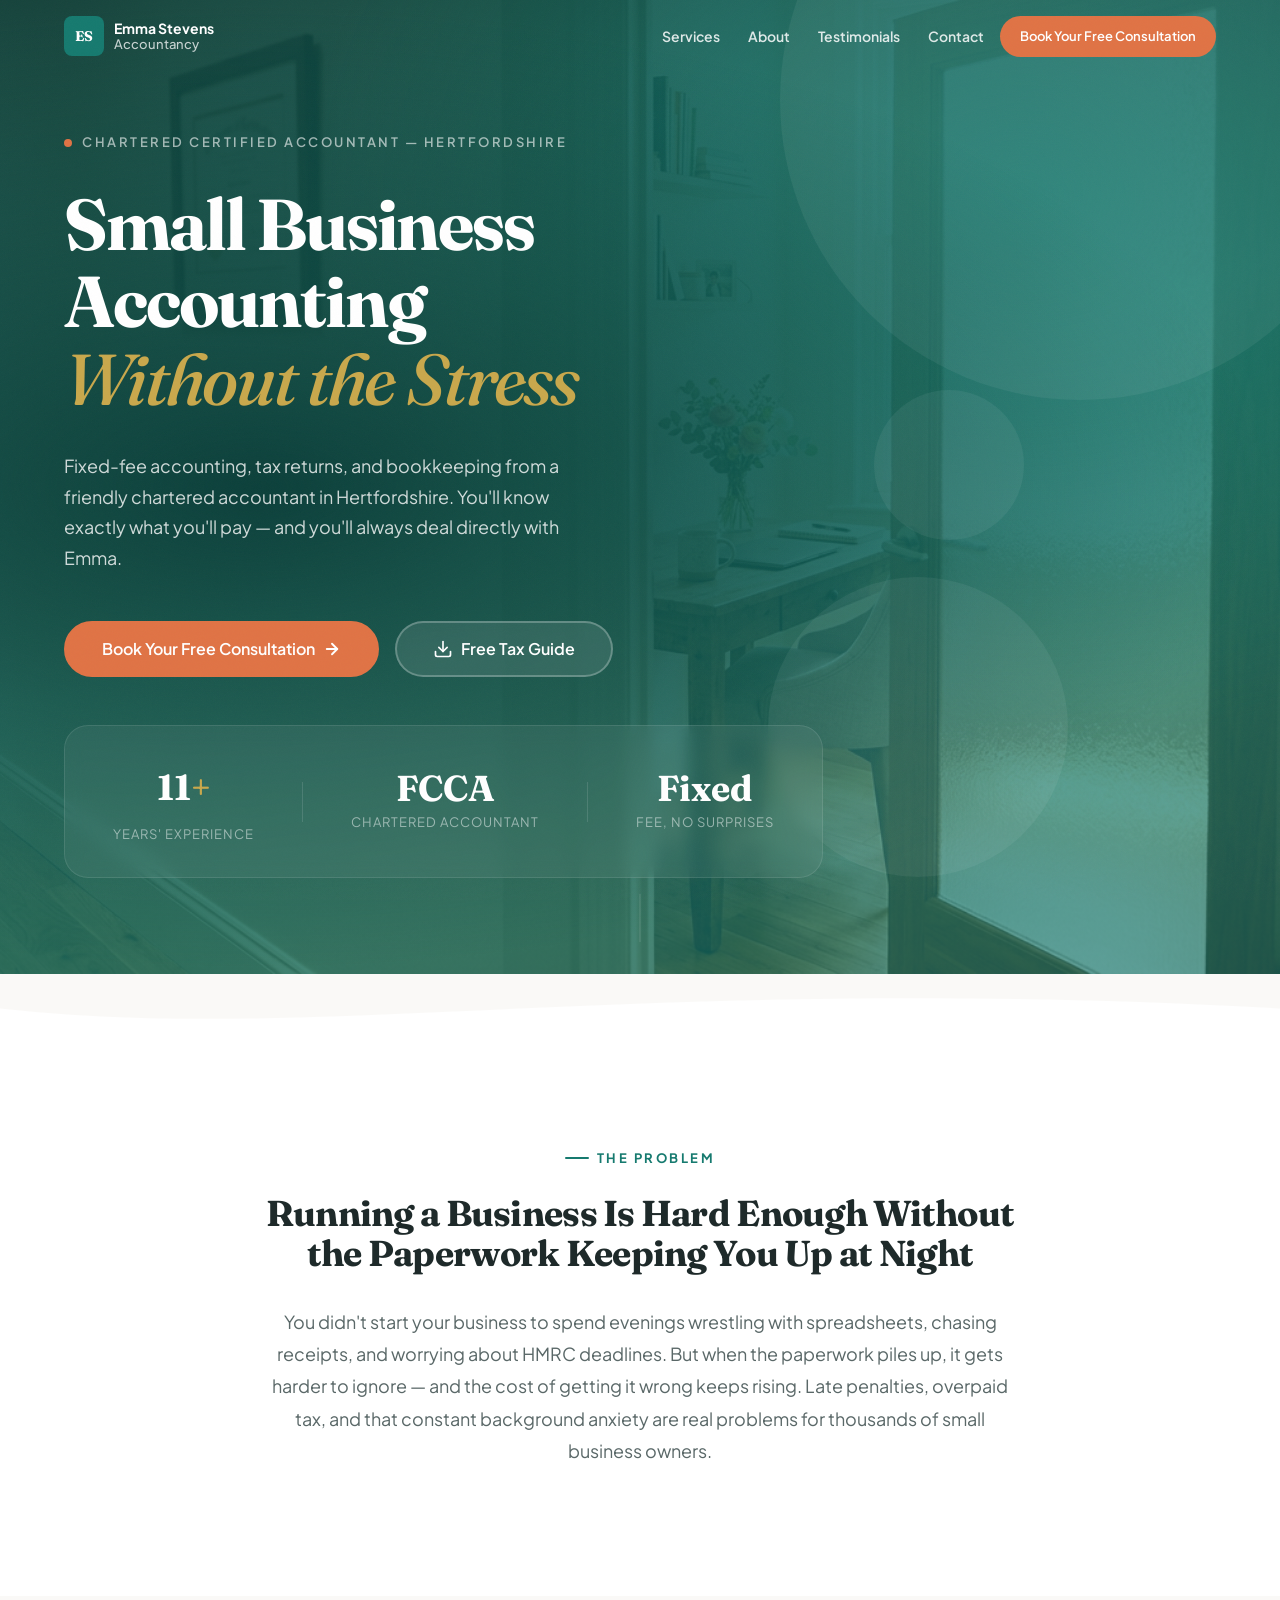
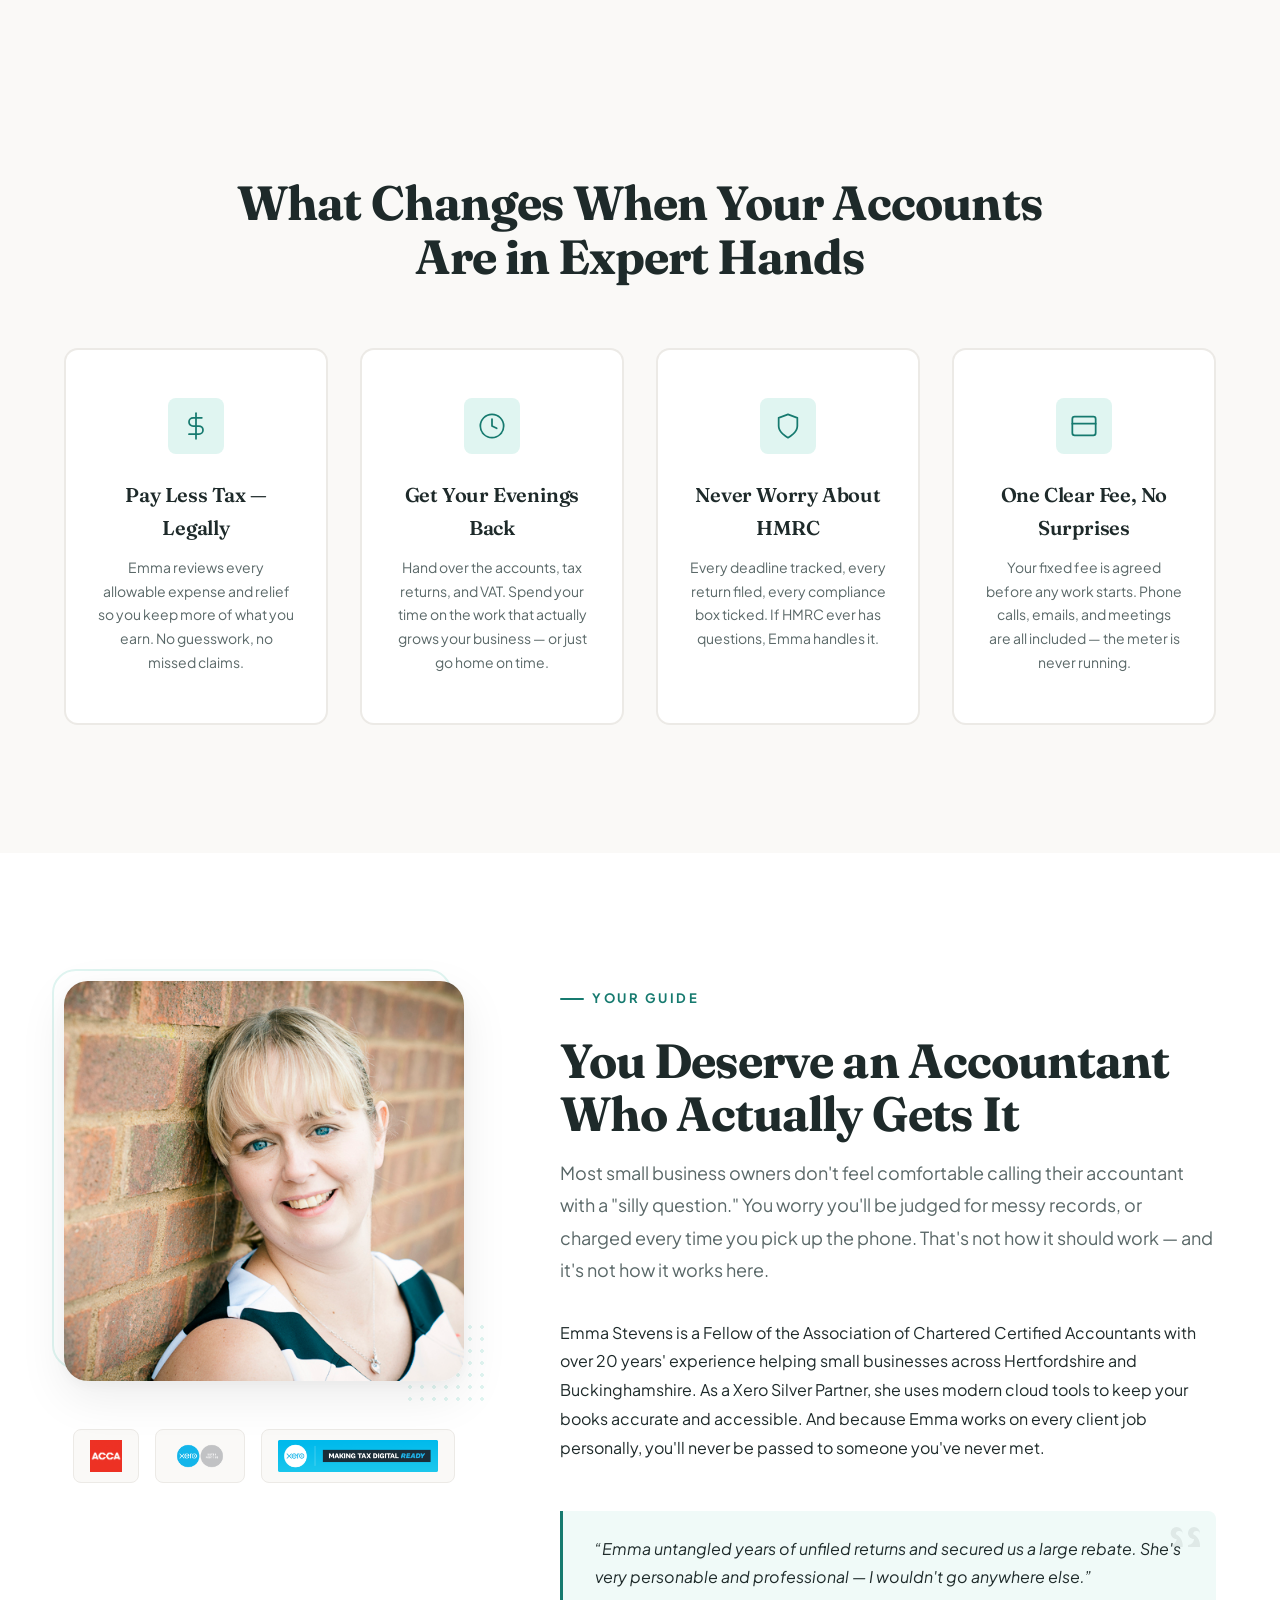
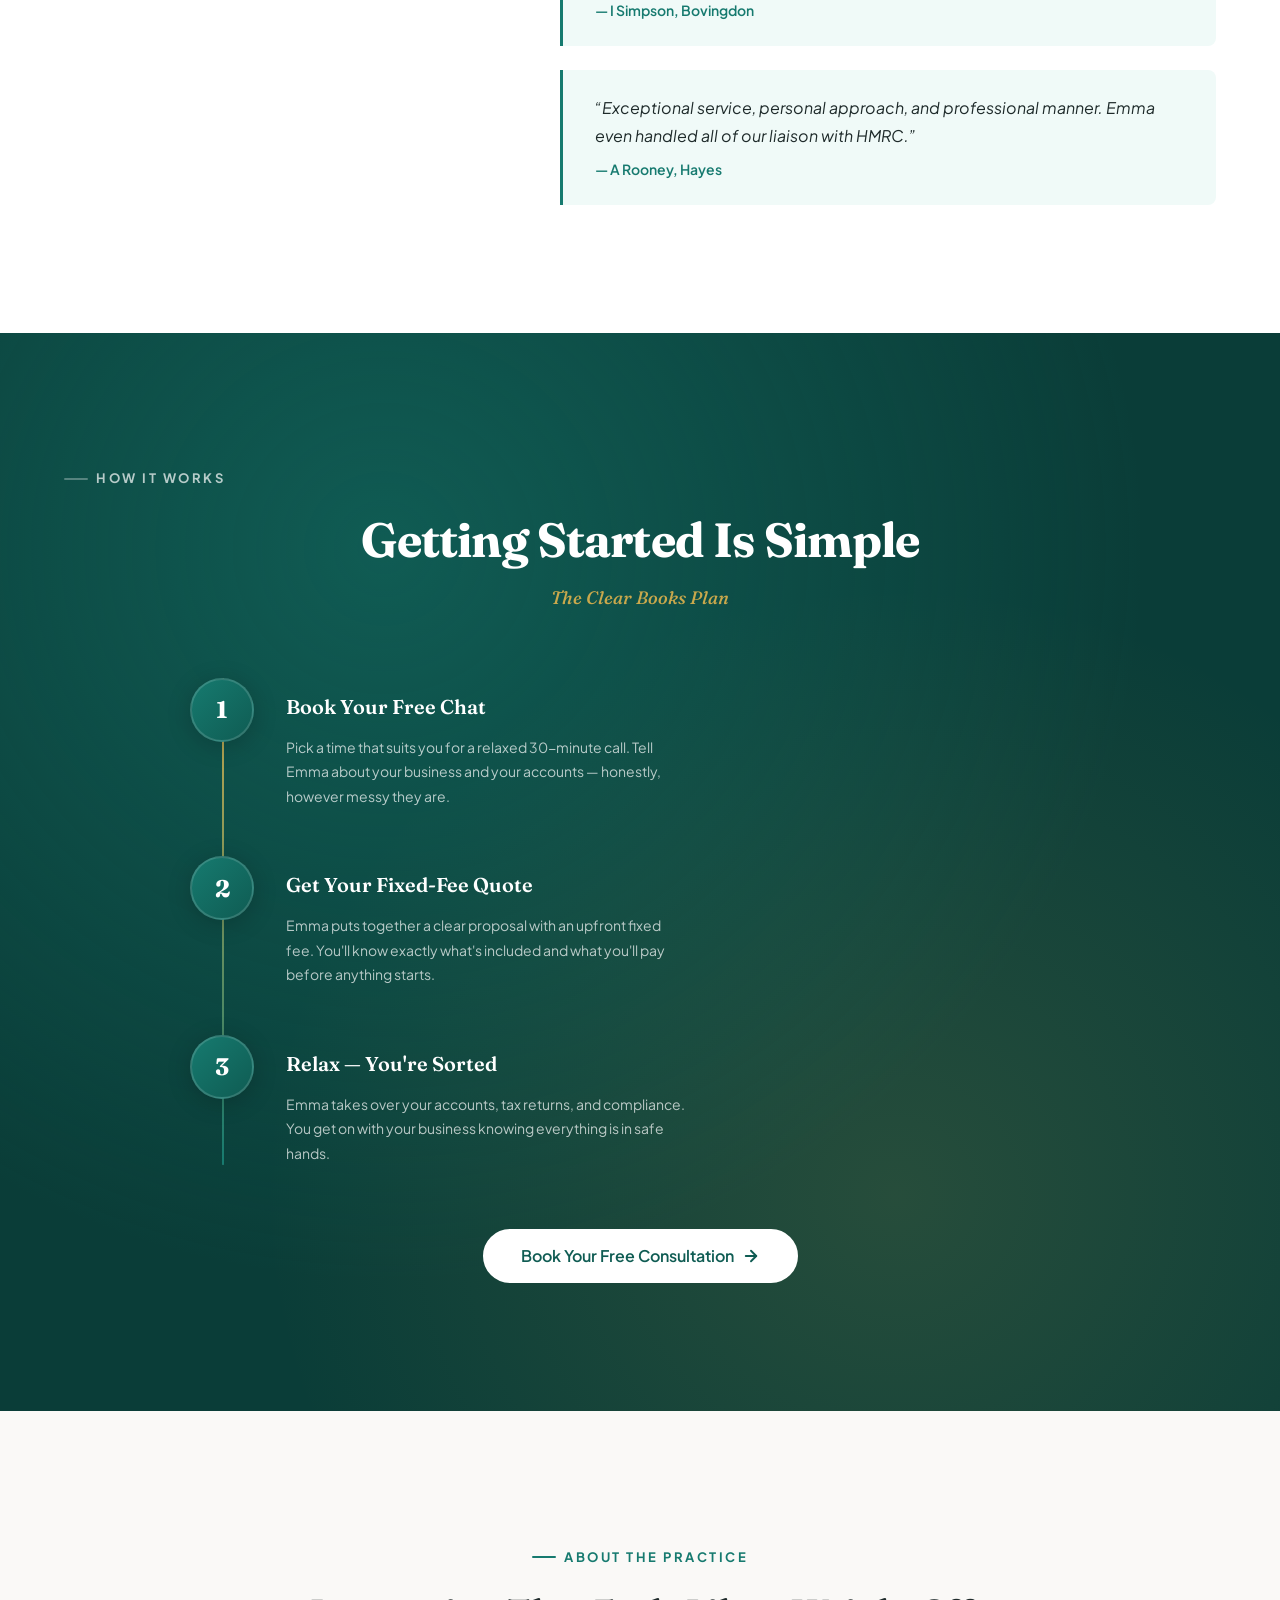
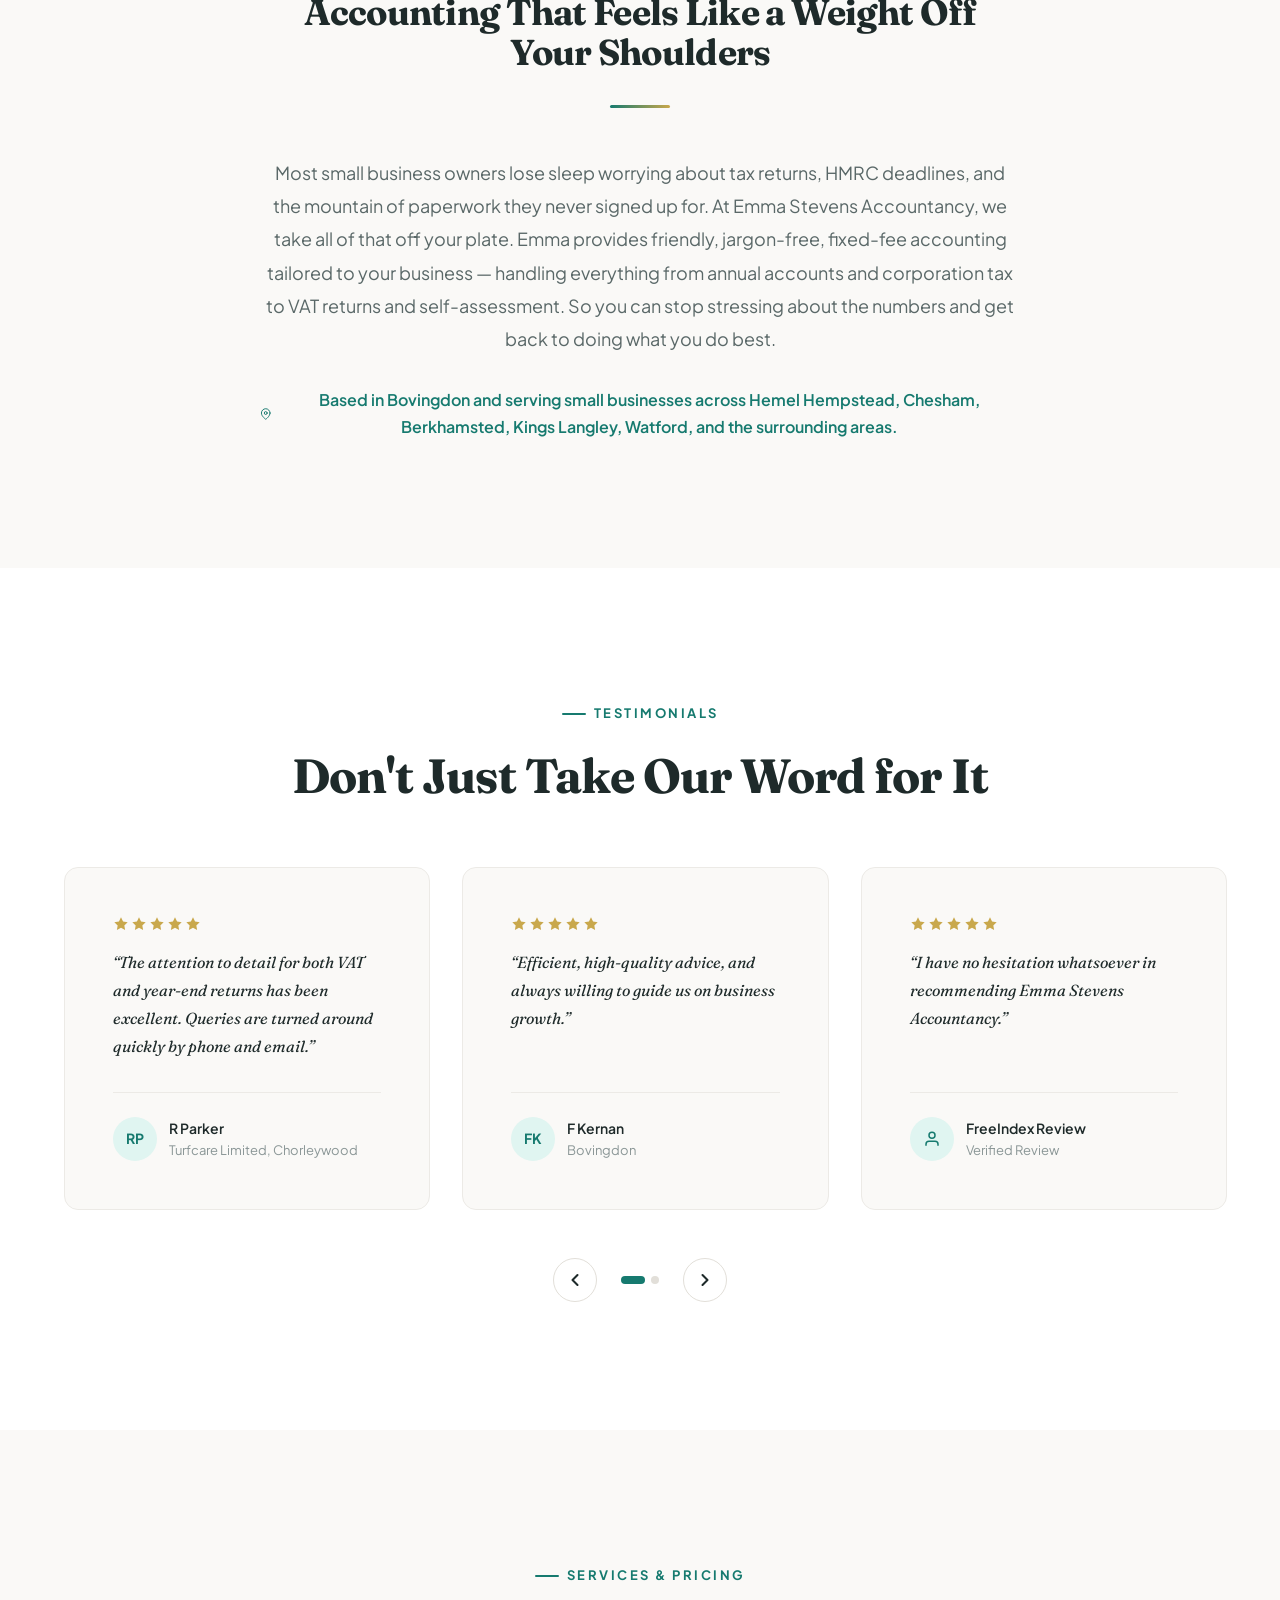
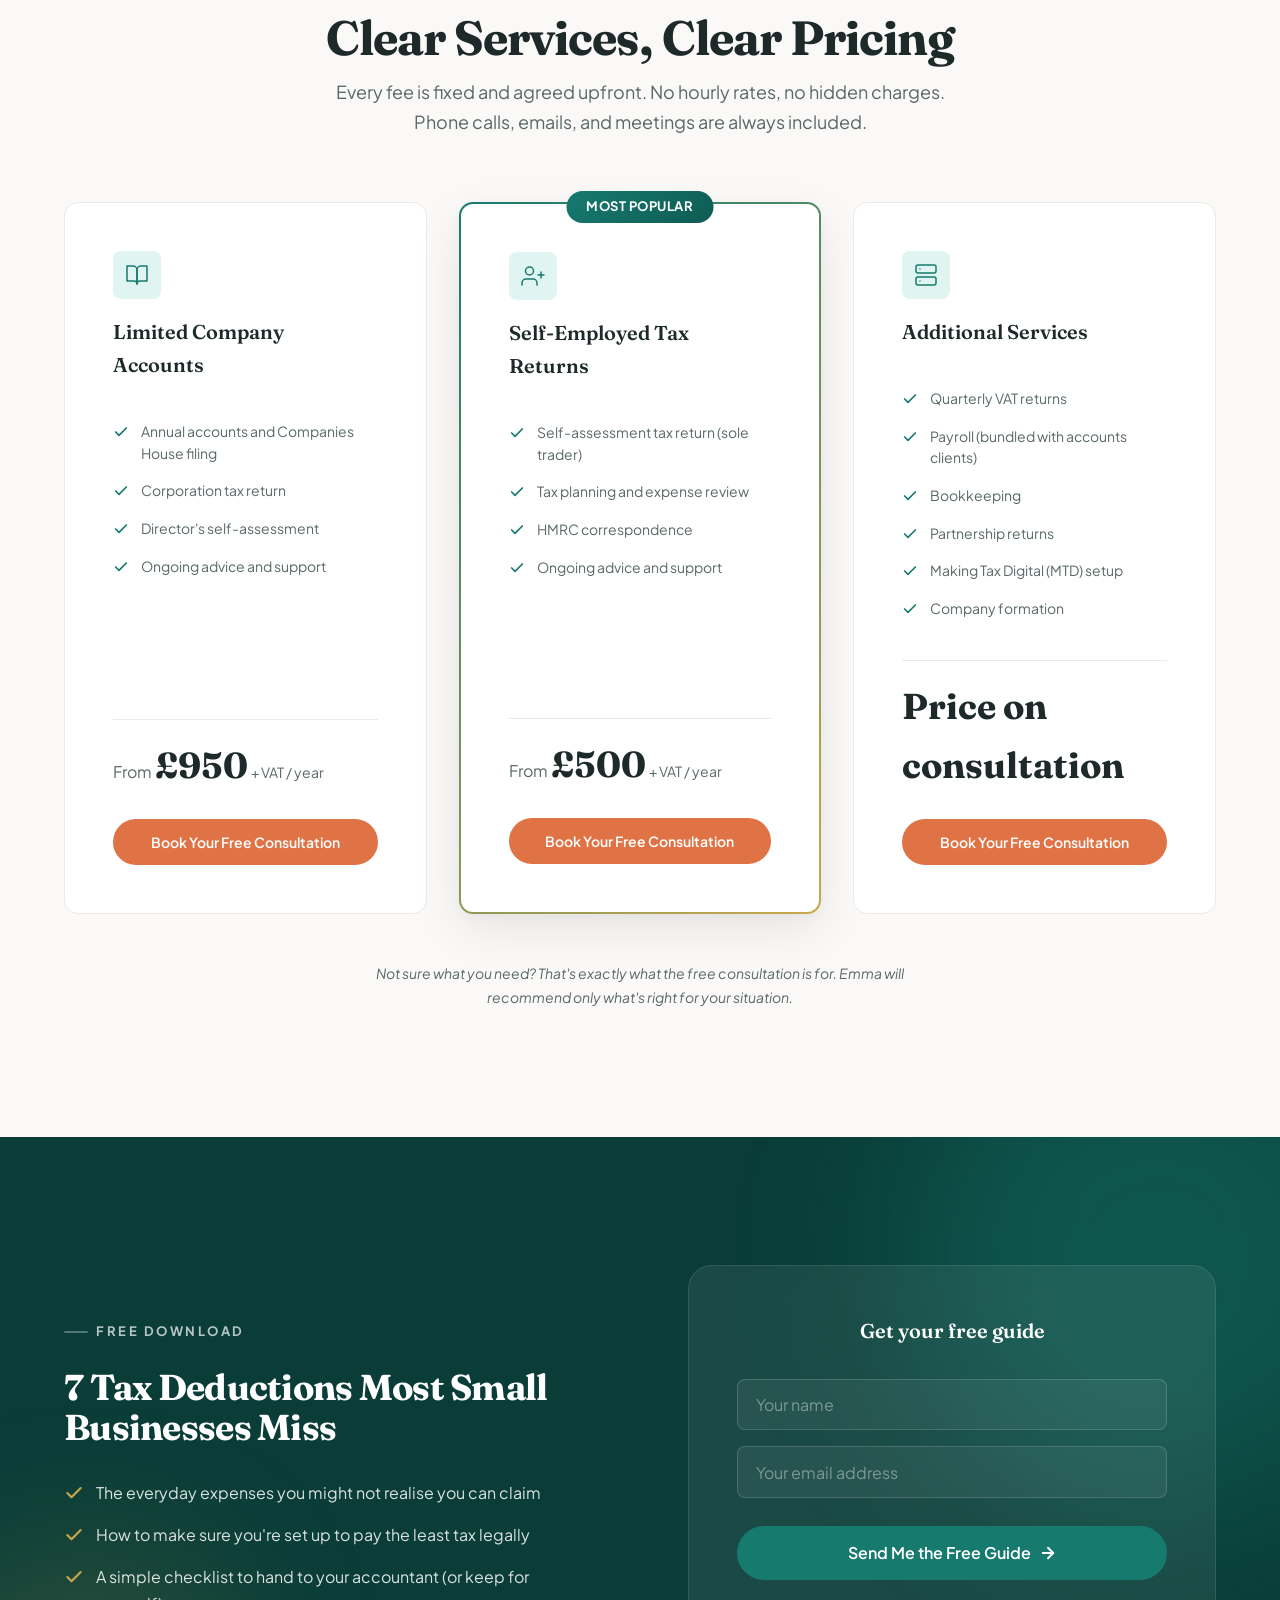
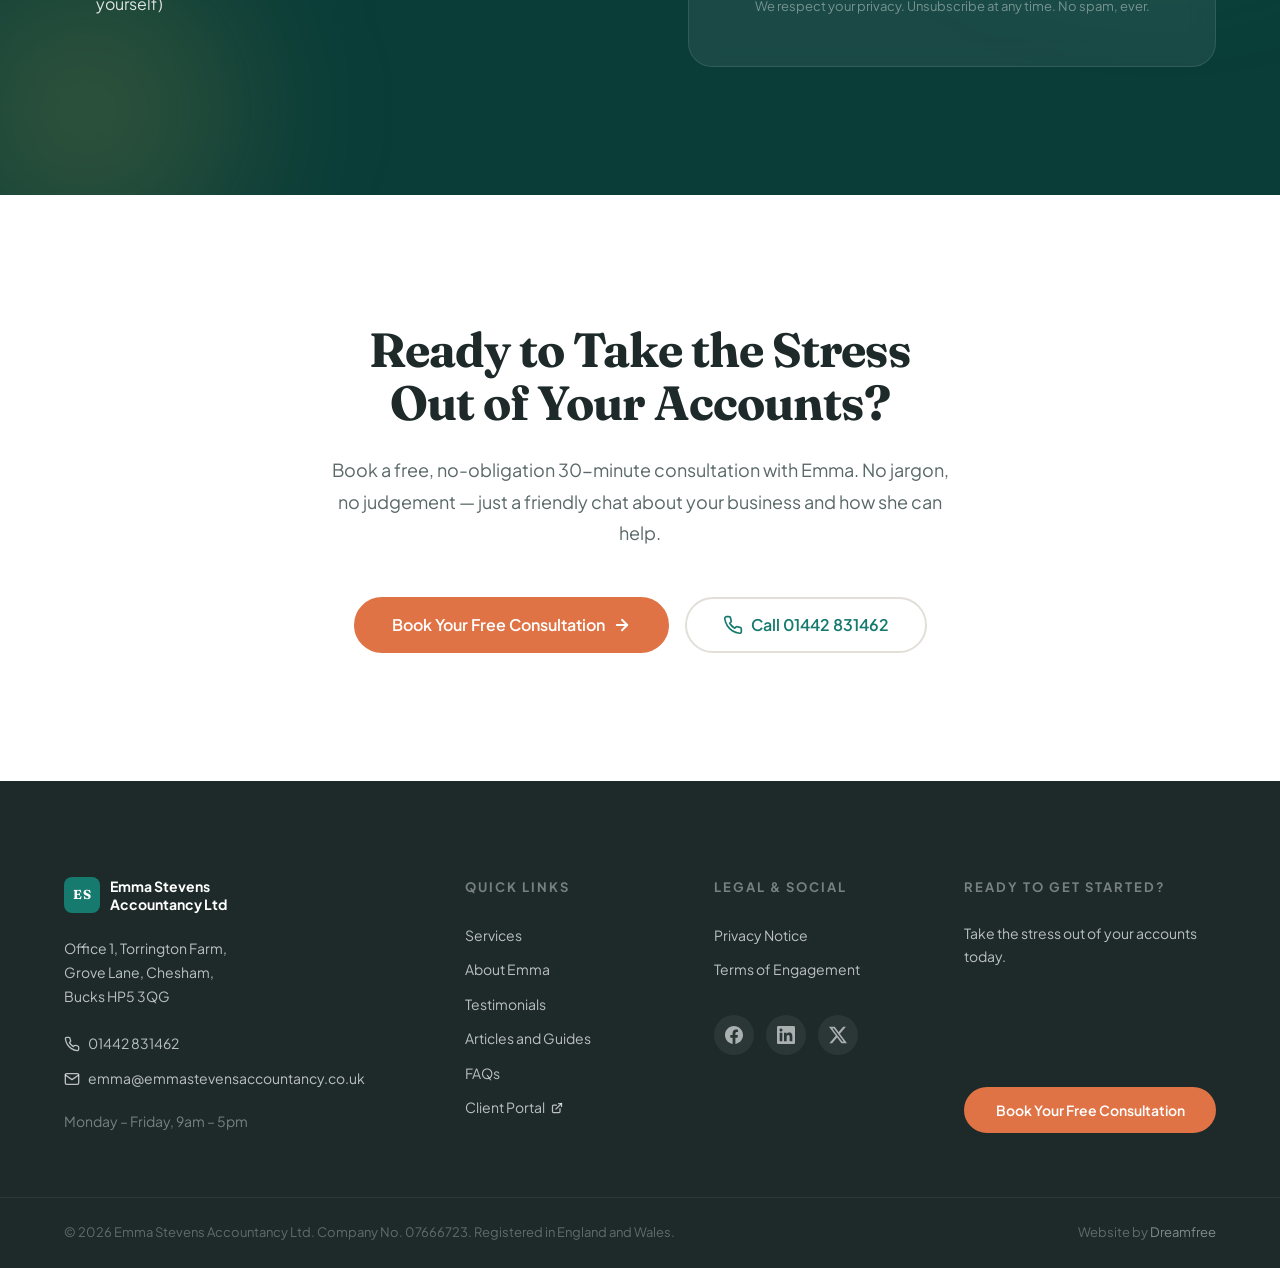
==== commit 407a45c9: "Link footer CTA to proposal page" ====
--- a/index.html
+++ b/index.html
@@ -559,7 +559,7 @@
                 <div class="footer__col footer__col--cta">
                     <h4 class="footer__heading">Ready to get started?</h4>
                     <p class="footer__cta-text">Take the stress out of your accounts today.</p>
-                    <a href="#book" class="btn btn--primary btn--full">Book Your Free Consultation</a>
+                    <a href="sample.html" class="btn btn--primary btn--full">Book Your Free Consultation</a>
                 </div>
             </div>
         </div>
--- a/styles.css
+++ b/styles.css
@@ -348,6 +348,7 @@
     z-index: 58;
 }
 .nav__menu.is-open { display: flex; }
+.nav__menu.is-open .nav__mobile-contact { display: flex; }
 .nav__link {
     font-size: var(--fs-xl);
     font-weight: 600;
@@ -395,9 +396,9 @@
     .nav__cta { font-size: var(--fs-xs); padding: 0.6rem 1.25rem; }
     .nav__mobile-contact { display: none; }
 }
-/* Mobile nav contact info */
+/* Mobile nav contact info — hidden on desktop via media query above */
 .nav__mobile-contact {
-    display: flex;
+    display: none;
     flex-direction: column;
     align-items: center;
     gap: 0.75rem;
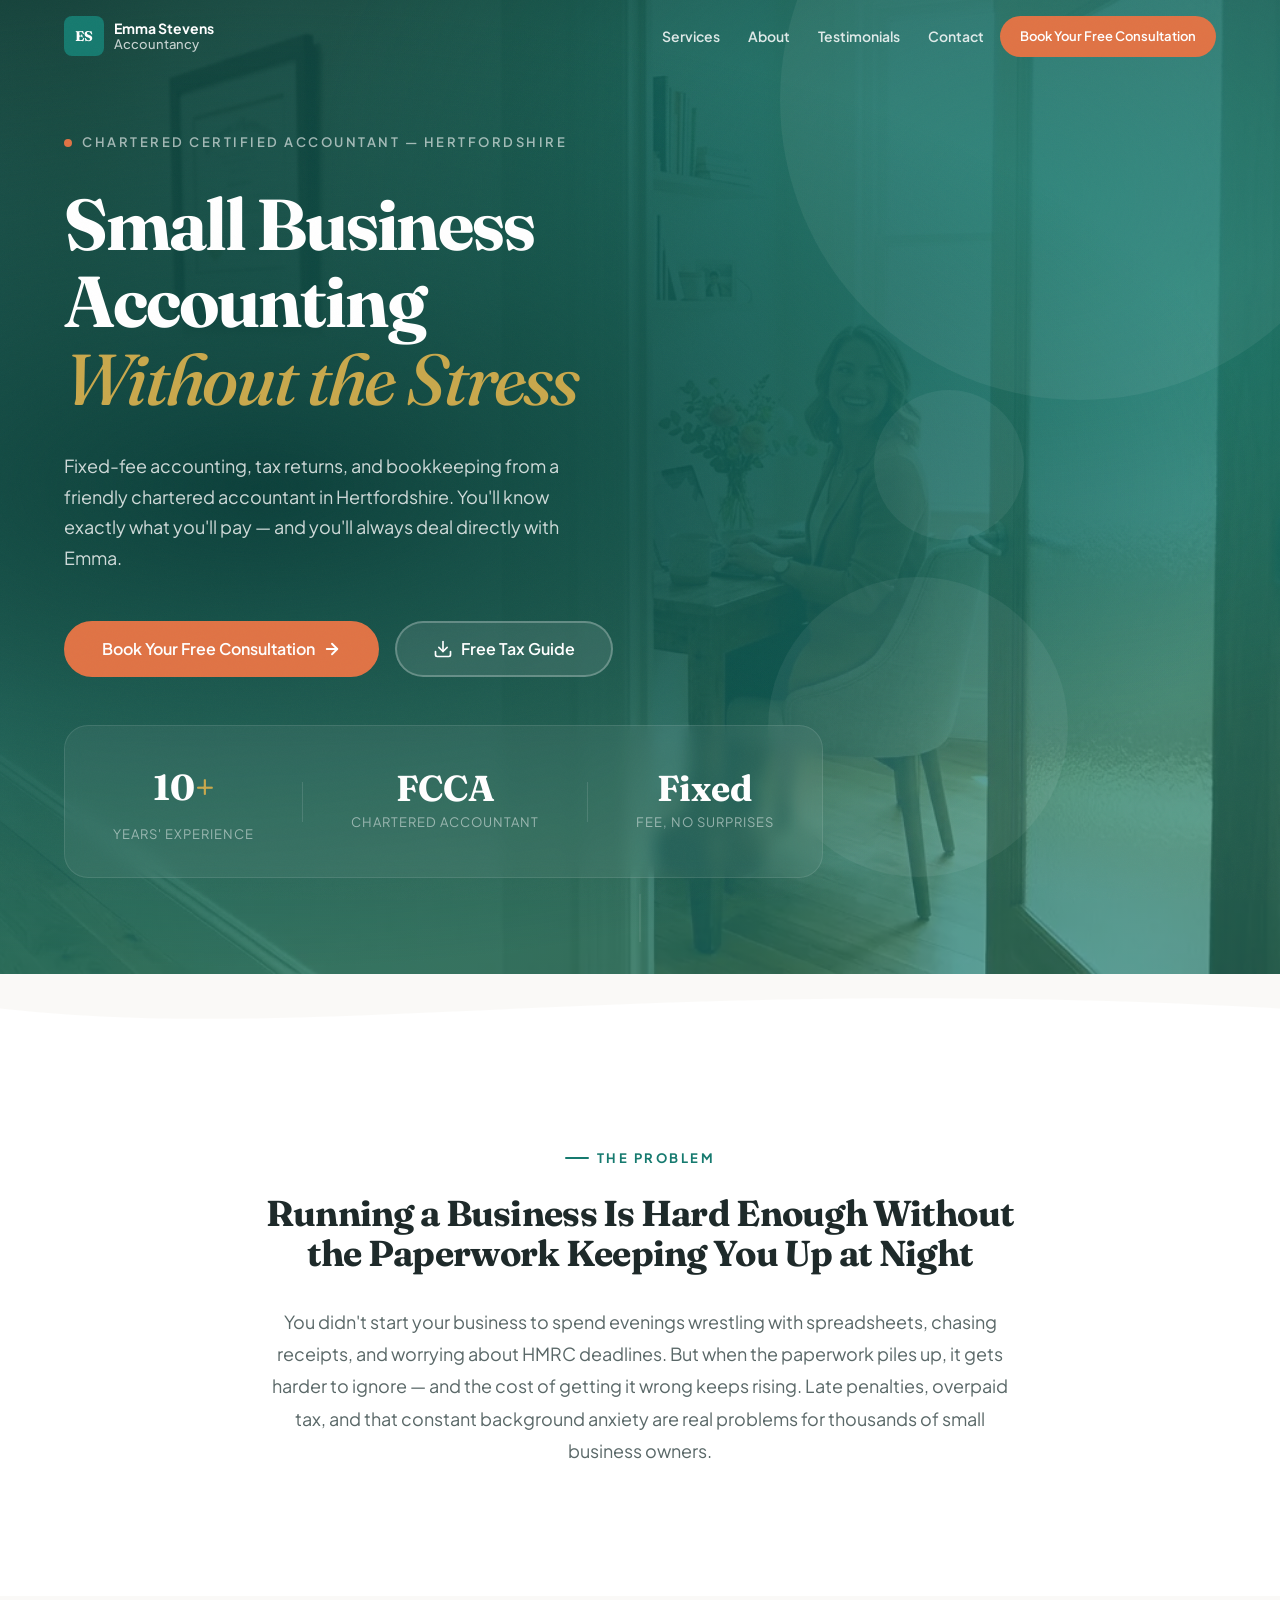
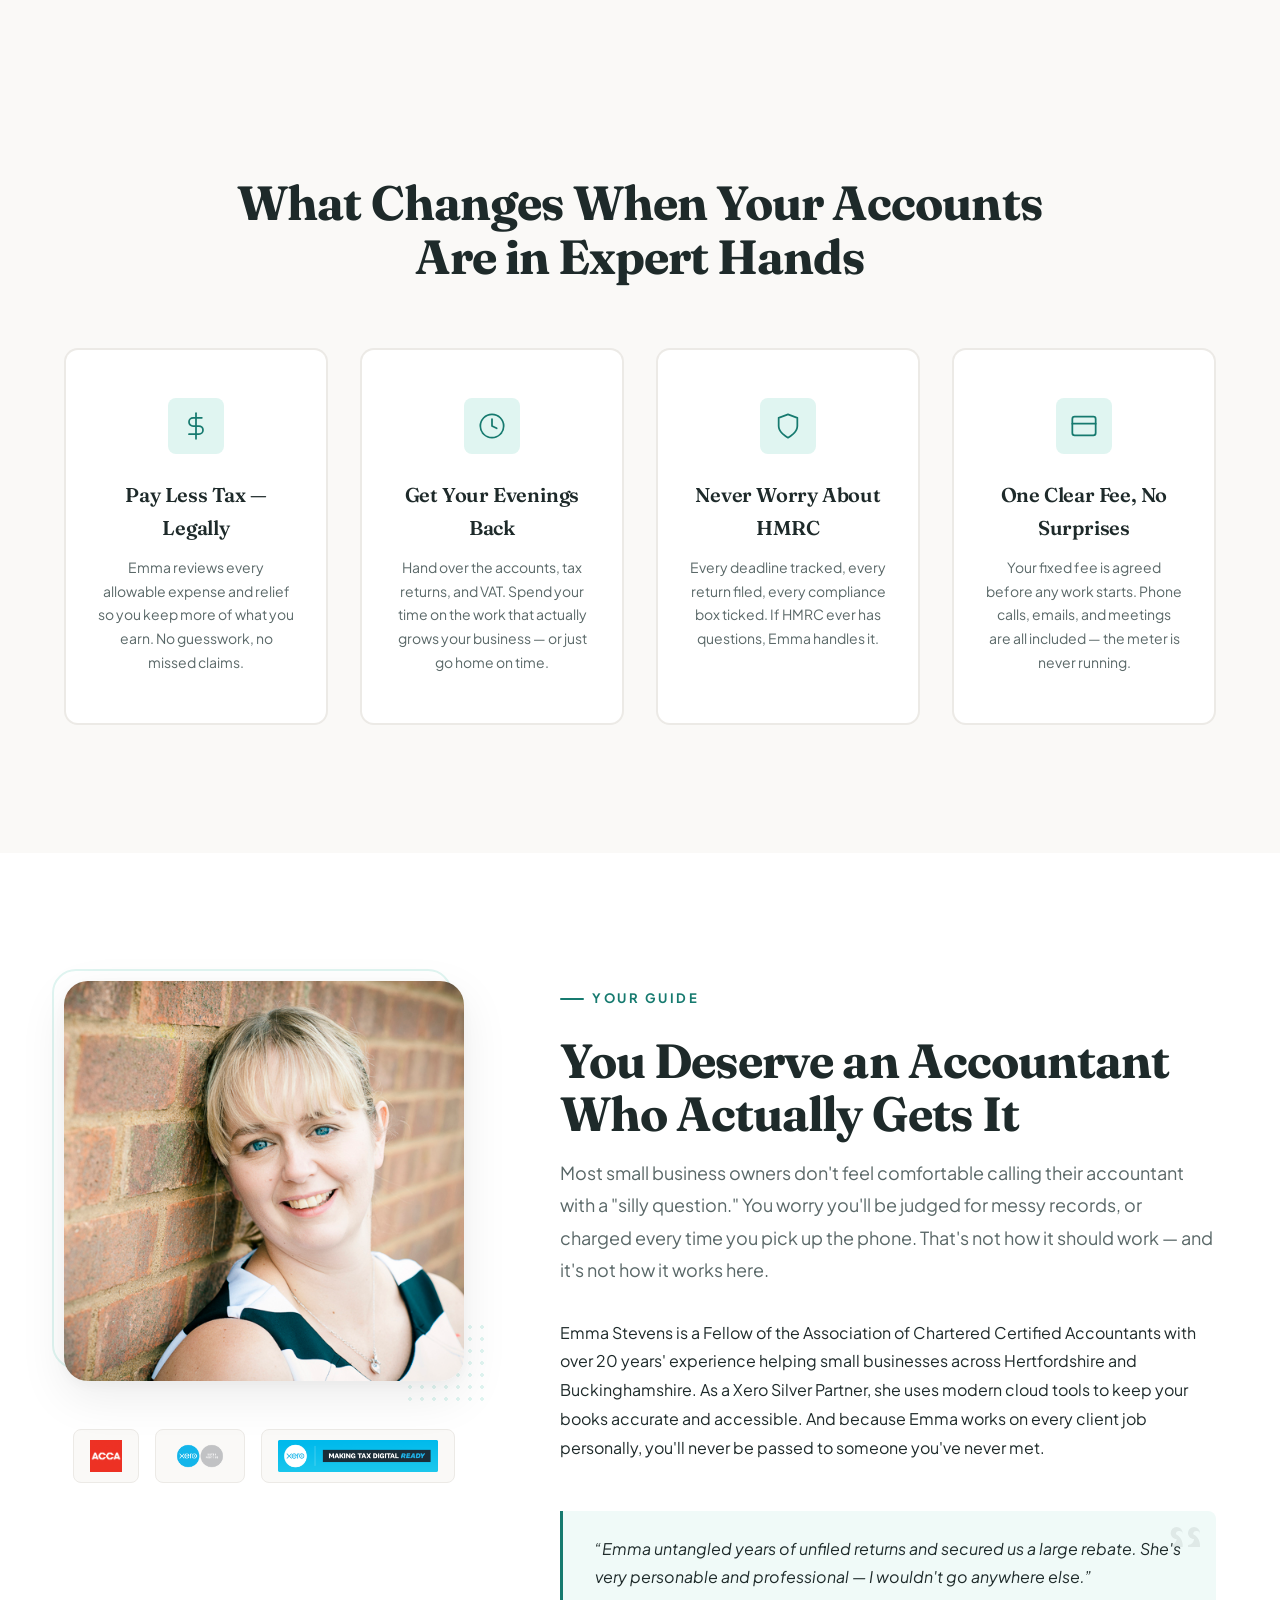
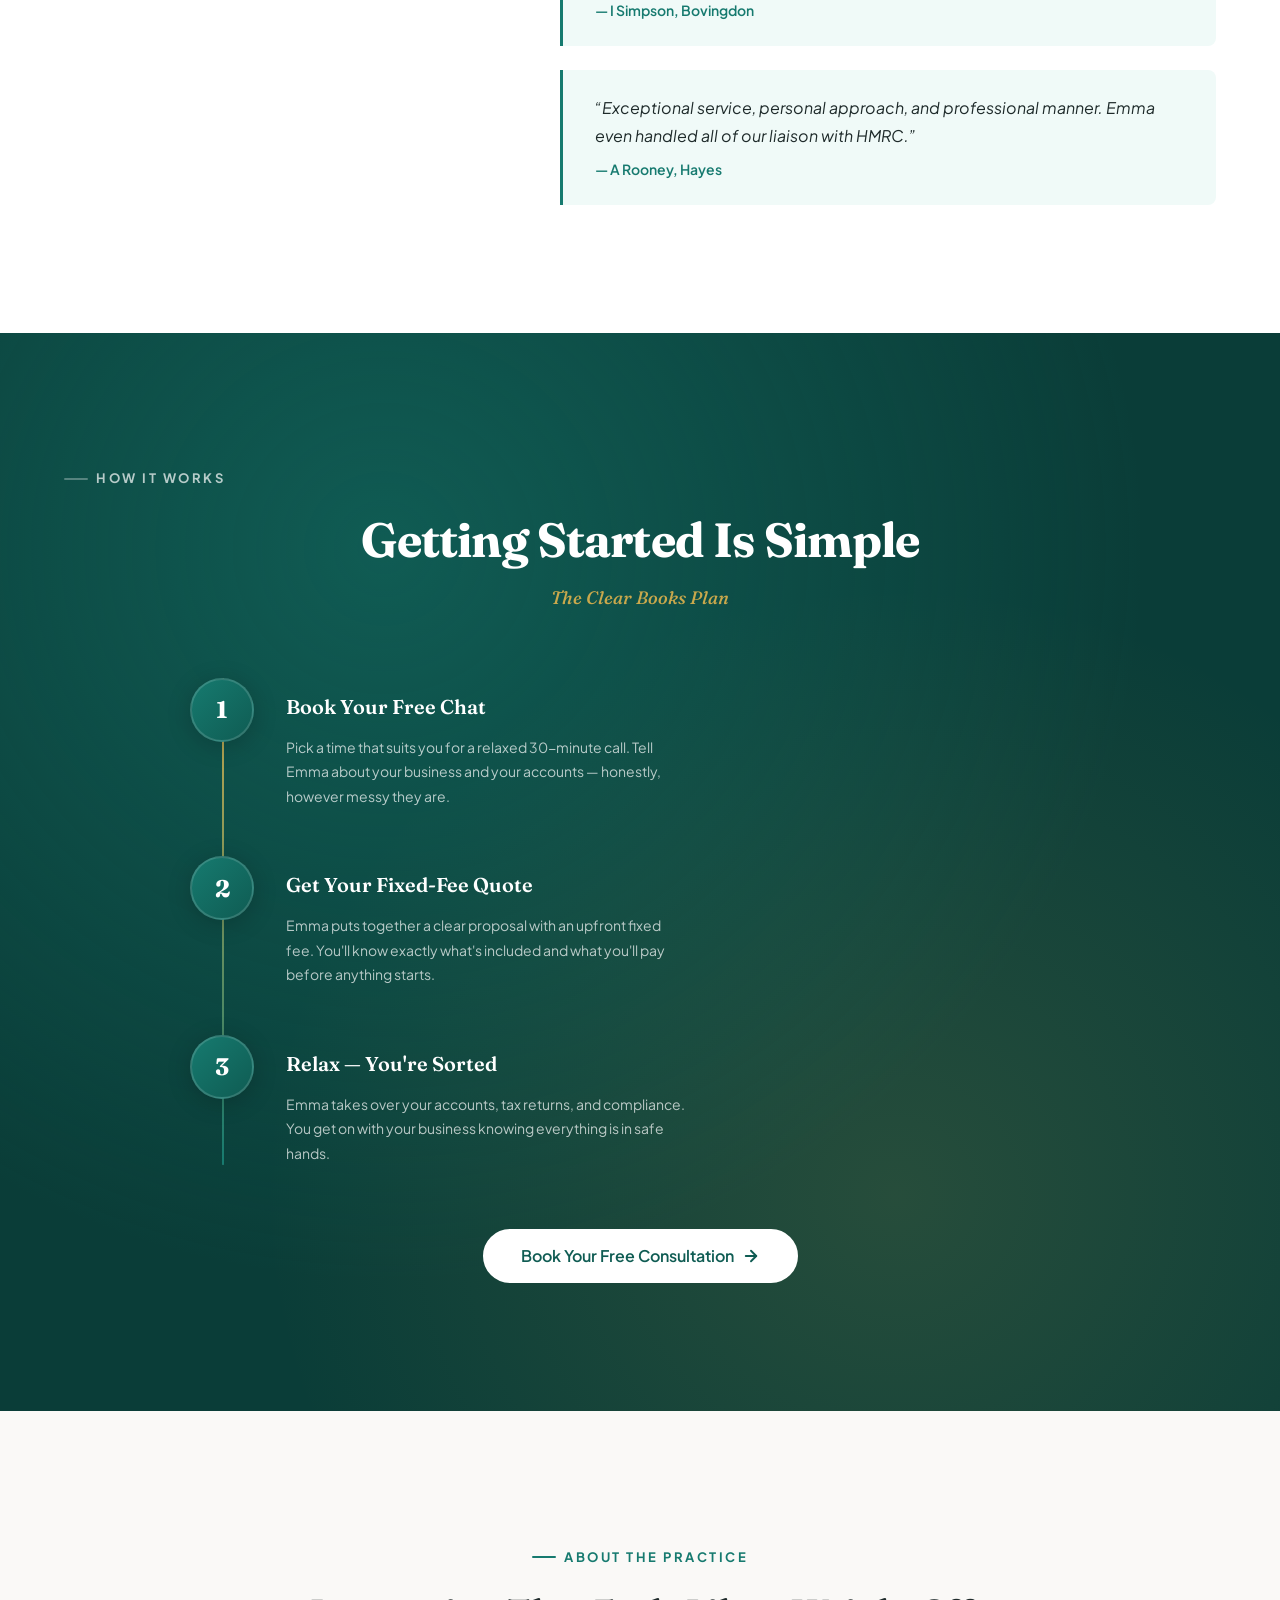
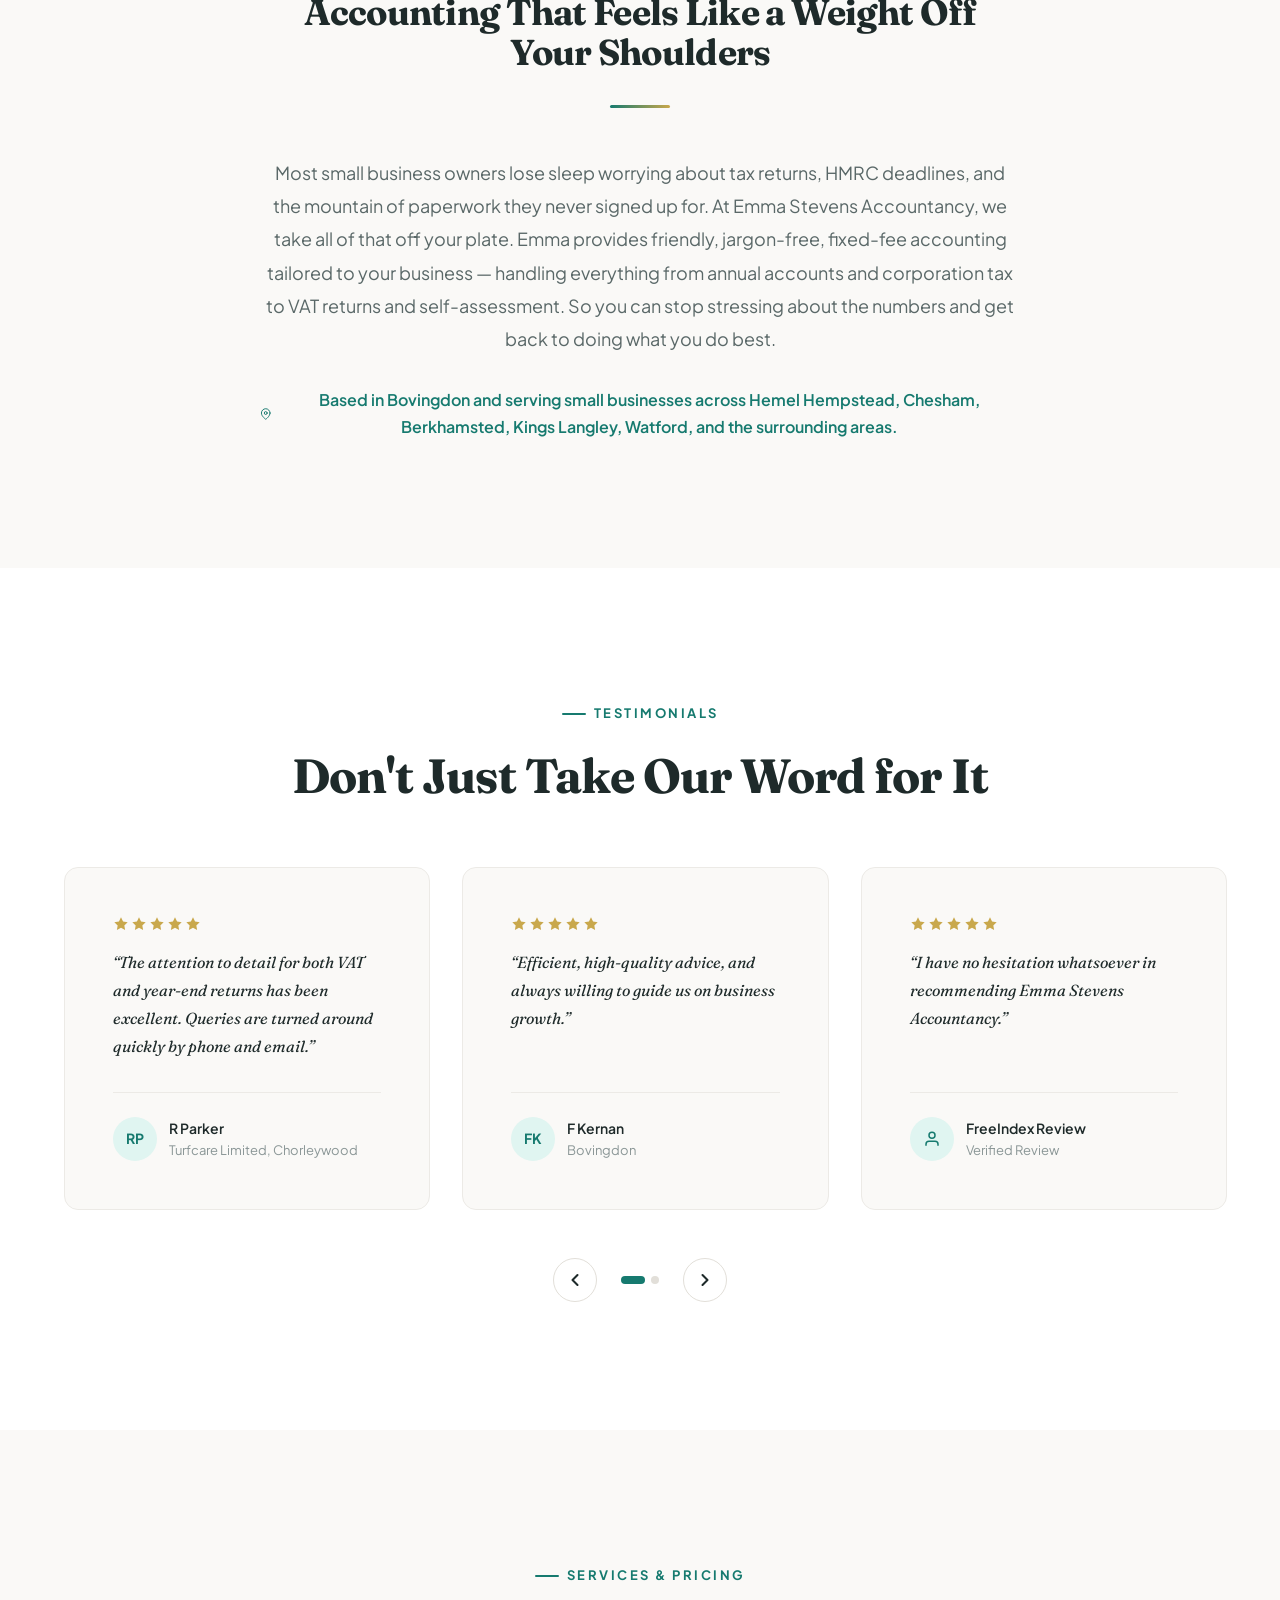
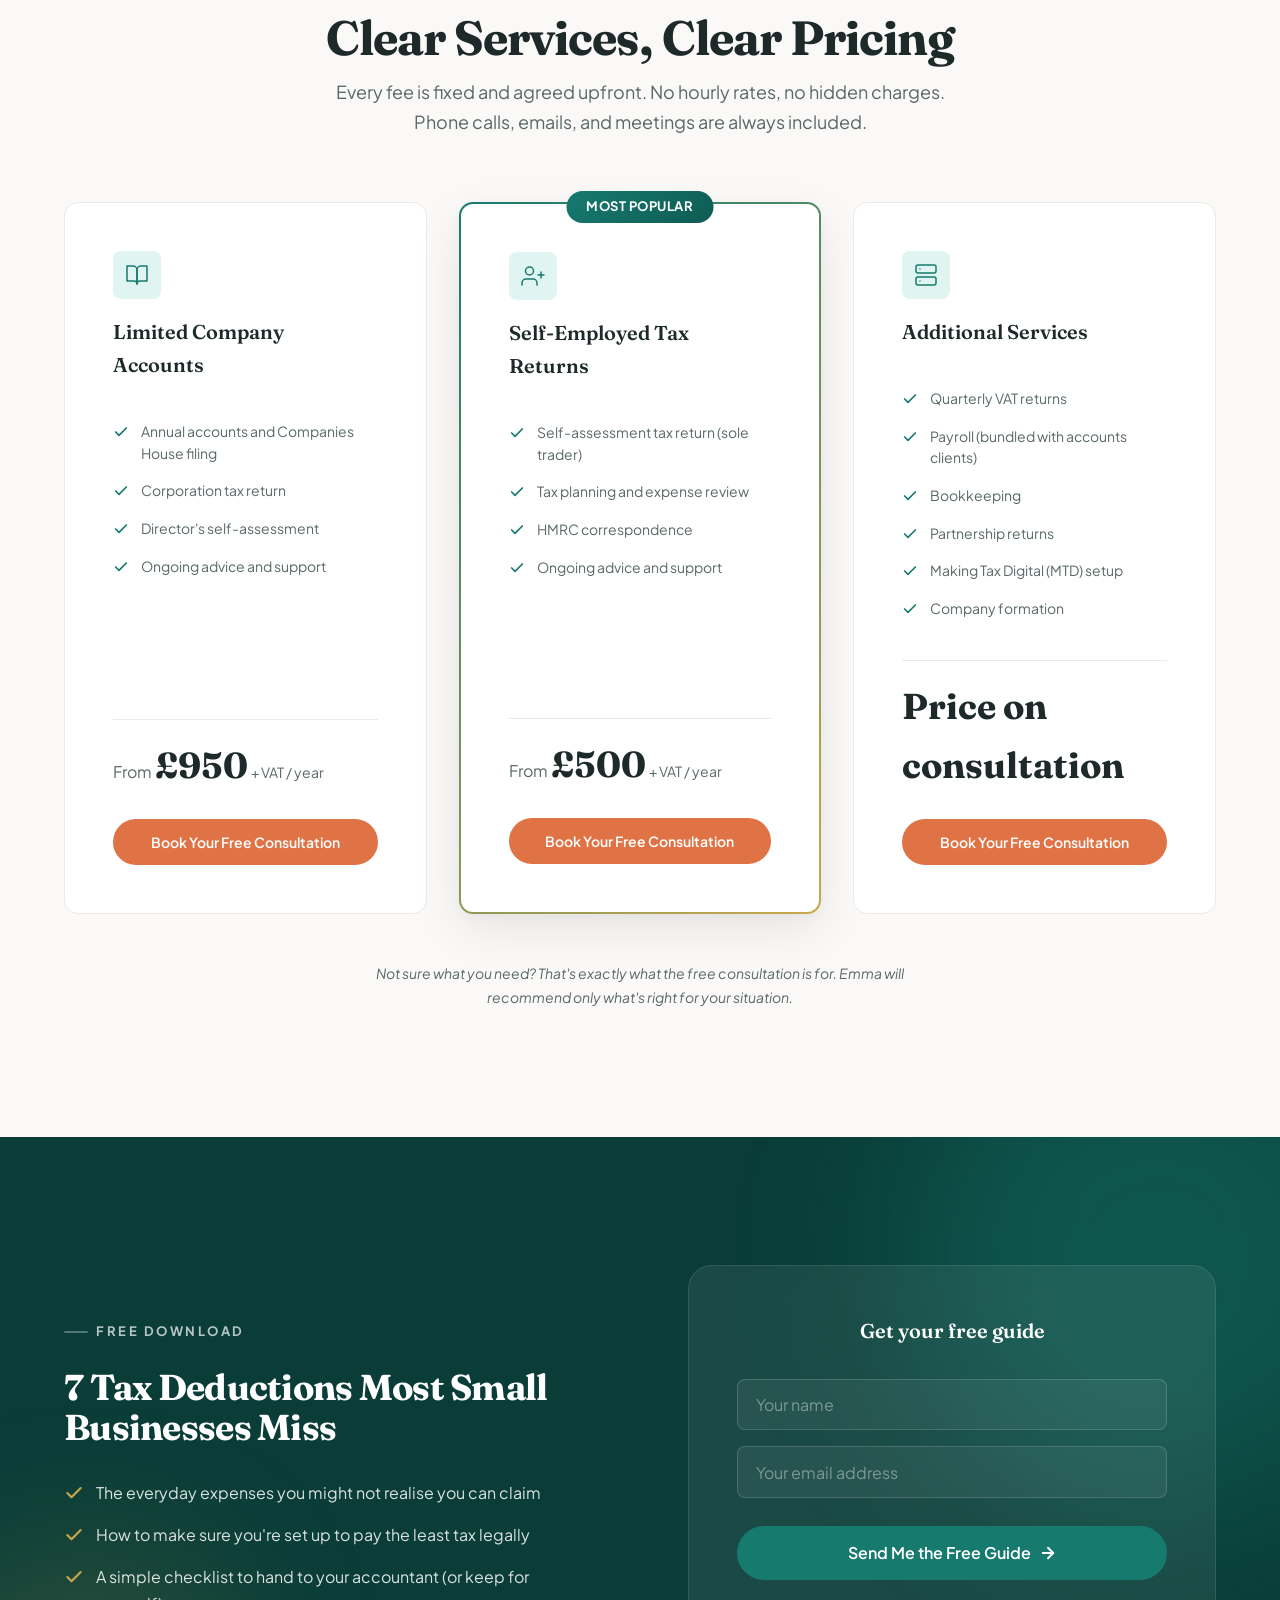
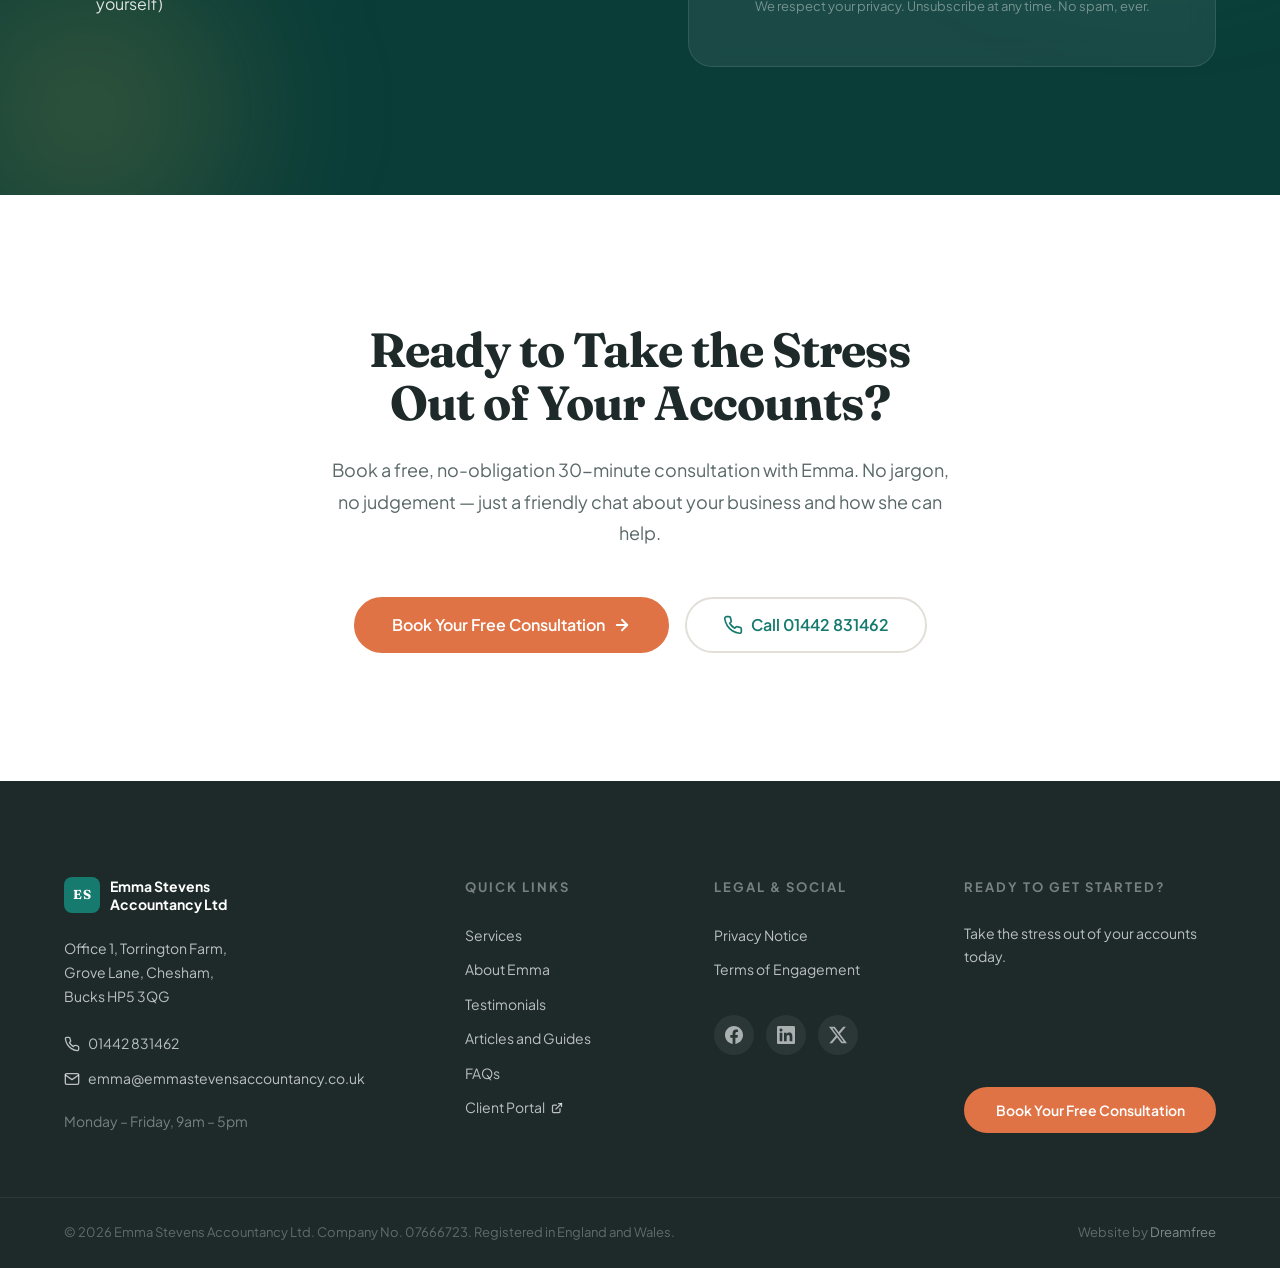
==== commit ebff6daa: "Swap hero image to hero2 and convert to webp (1.36MB -> 49KB)" ====
--- a/index.html
+++ b/index.html
@@ -56,7 +56,7 @@
     <!-- ========== SECTION 1: HERO ========== -->
     <section class="hero" id="hero">
         <div class="hero__bg">
-            <img src="images/emmastevensaccountinghero.png" alt="" role="presentation" class="hero__bg-img">
+            <img src="images/hero.webp" alt="" role="presentation" class="hero__bg-img">
             <div class="hero__overlay"></div>
         </div>
         <!-- Floating decorative shapes -->
